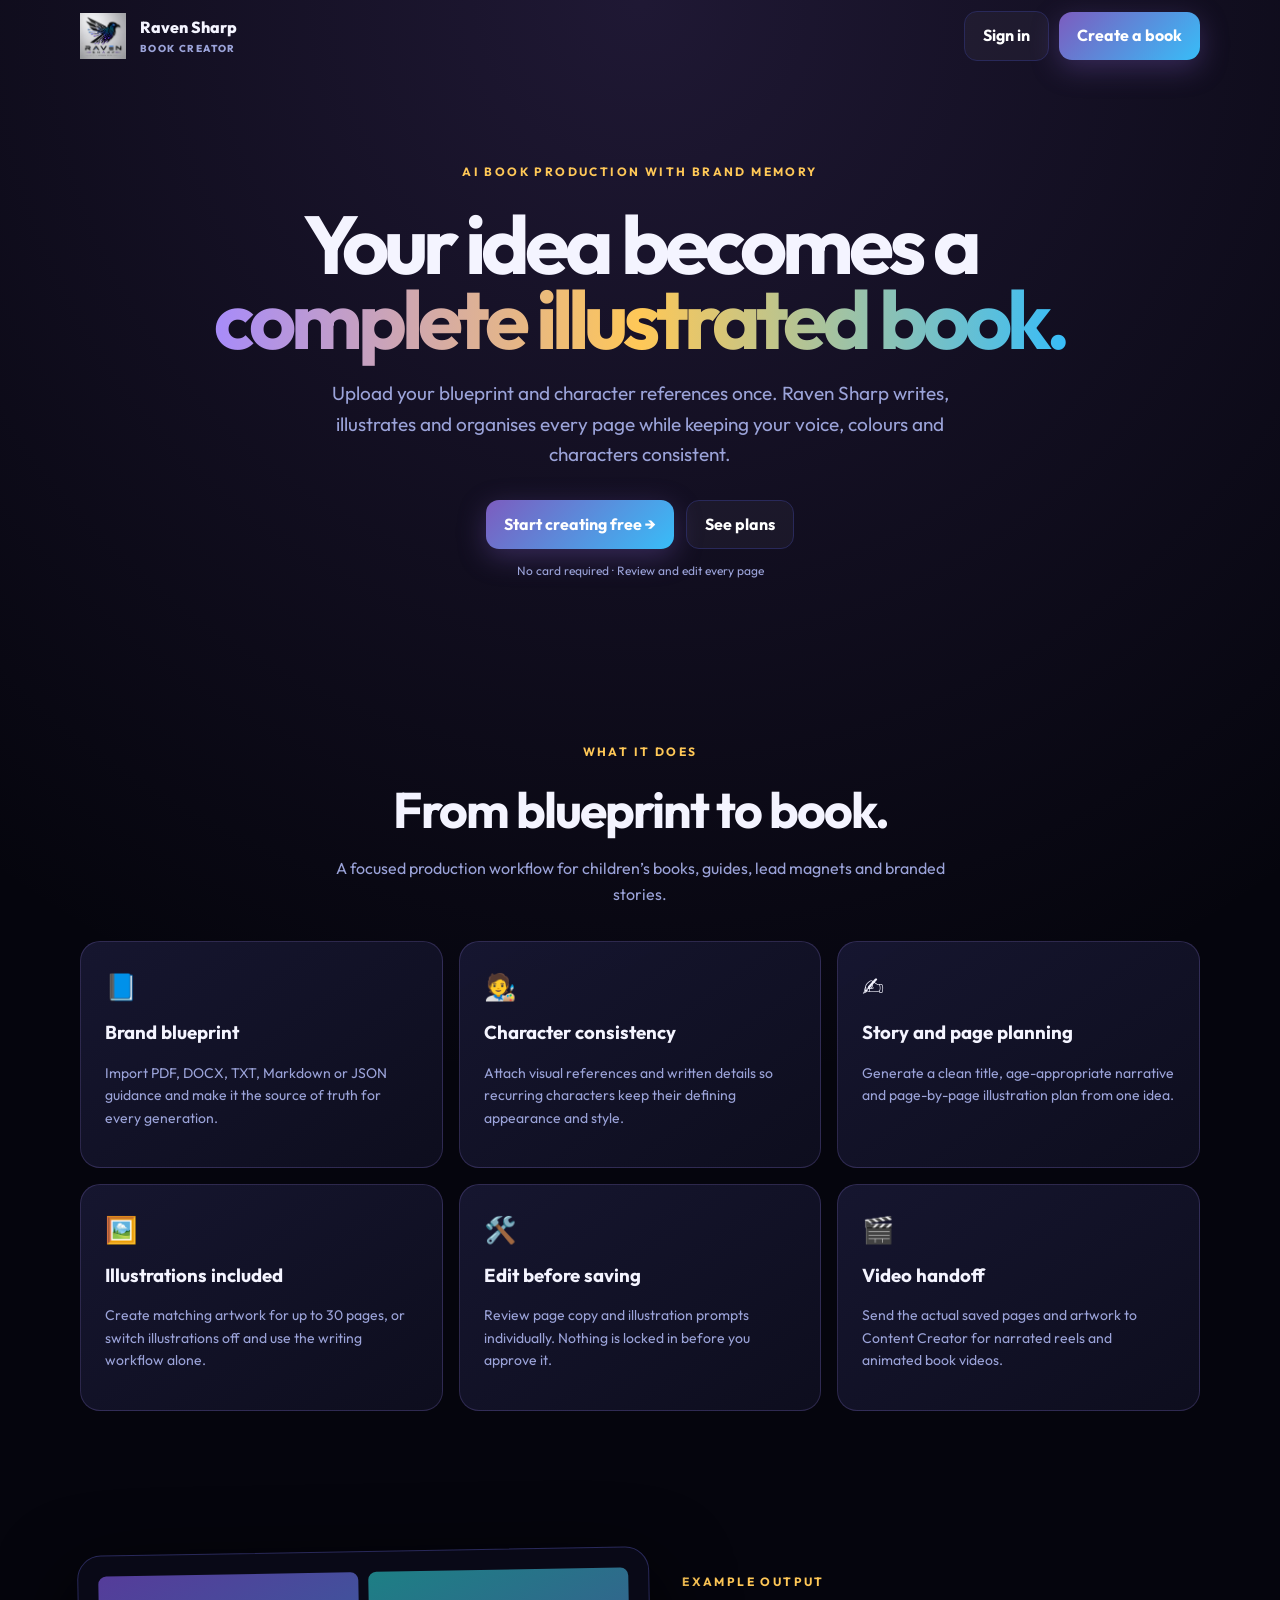
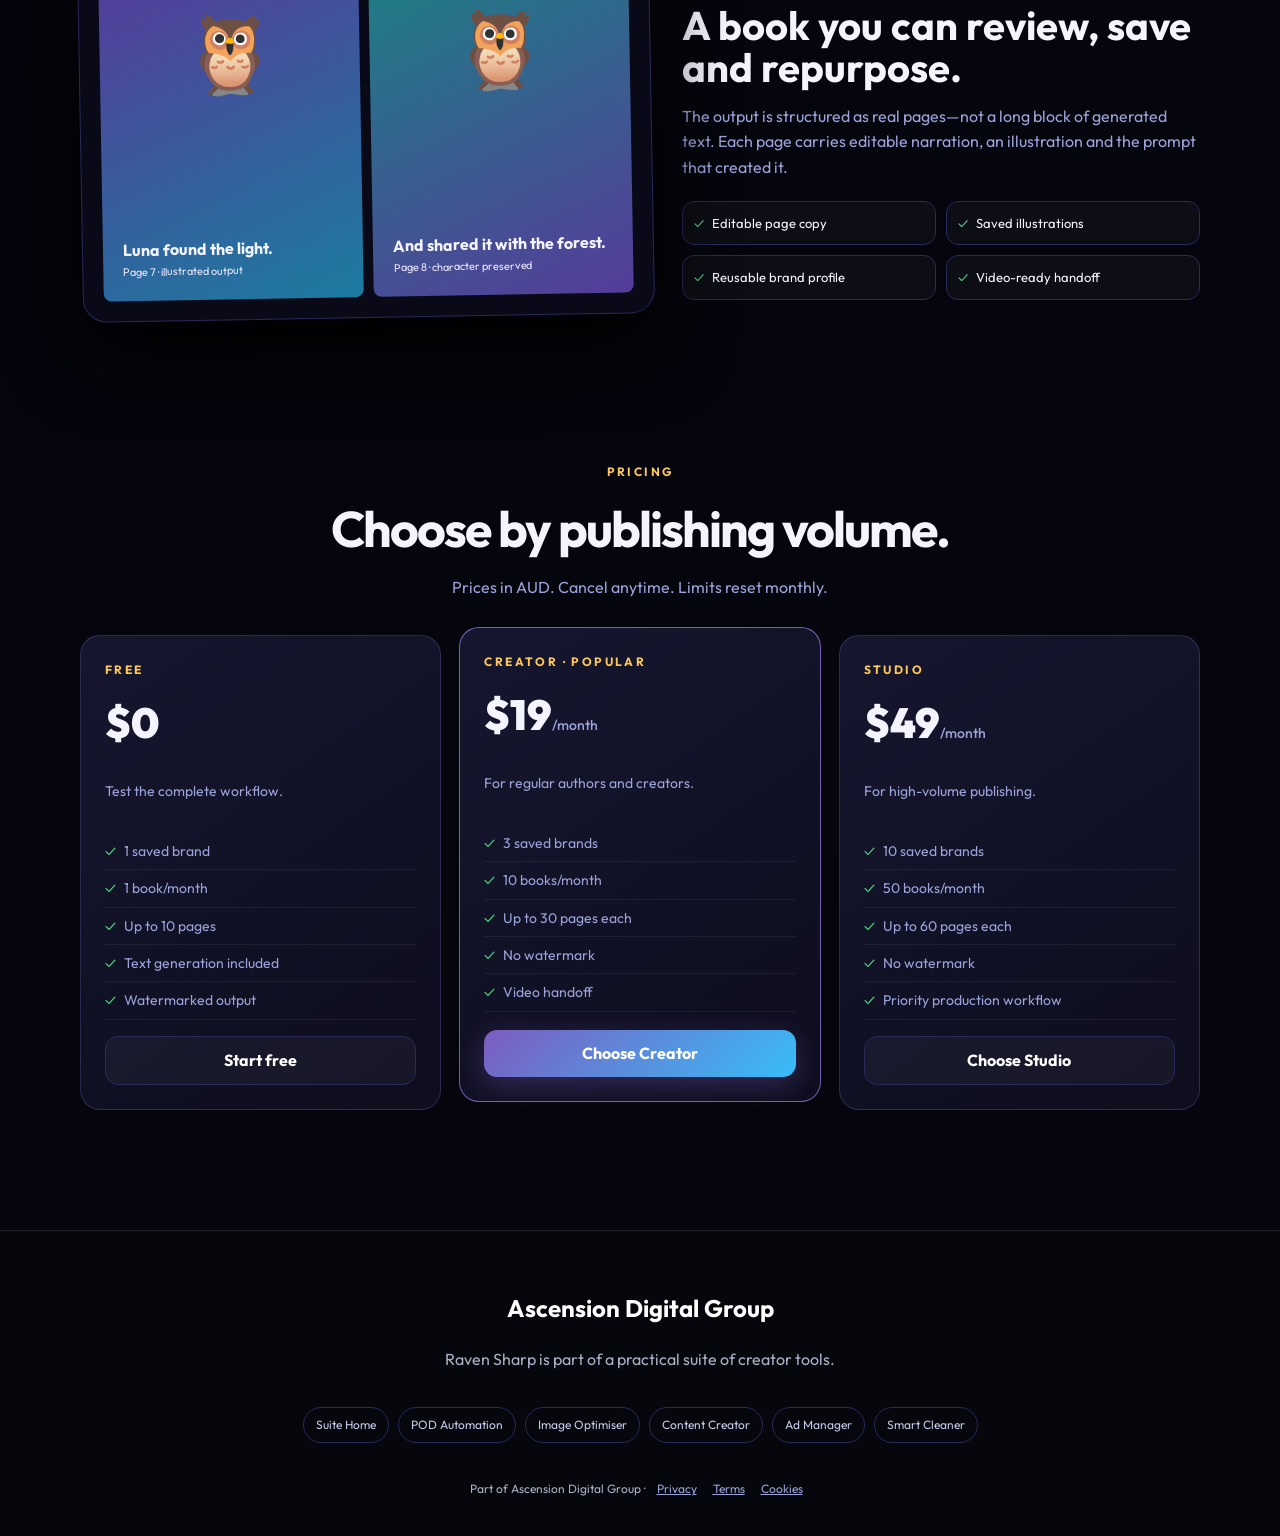
==== index.html @ b2f1368a "Improve SaaS landing and account experience" ====
<!doctype html><html lang="en"><head><meta charset="utf-8"><meta name="viewport" content="width=device-width,initial-scale=1"><meta name="description" content="Create original, brand-aligned illustrated books, preserve characters across every page, and hand finished projects to Raven Sharp Content Creator."><title>Book Creator | Raven Sharp</title><link href="https://fonts.googleapis.com/css2?family=Outfit:wght@400;500;600;700;800;900&display=swap" rel="stylesheet"><style>
:root{--bg:#05050d;--panel:#0e0e1f;--panel2:#171732;--line:#29295a;--text:#f4f4ff;--muted:#9ba3d9;--purple:#7c5cbf;--glow:#a78bfa;--blue:#38bdf8;--gold:#ffc857;--green:#4ade80}*{box-sizing:border-box}html{scroll-behavior:smooth}body{margin:0;background:radial-gradient(circle at 50% 0,rgba(124,92,191,.22),transparent 34%),var(--bg);color:var(--text);font:16px/1.6 Outfit,system-ui,sans-serif}.wrap{width:min(1120px,calc(100% - 32px));margin:auto}nav{height:72px;display:flex;align-items:center;gap:14px}nav img{width:46px;height:46px;object-fit:contain}.brand{font-weight:800}.brand small{display:block;color:var(--muted);font-size:10px;letter-spacing:.14em;text-transform:uppercase}.navlinks{margin-left:auto;display:flex;gap:10px;align-items:center}.btn{display:inline-flex;align-items:center;justify-content:center;border:1px solid var(--line);border-radius:13px;padding:11px 18px;color:#fff;text-decoration:none;font-weight:700;background:rgba(255,255,255,.04)}.btn.primary{border:0;background:linear-gradient(135deg,var(--purple),var(--blue));box-shadow:0 8px 28px rgba(124,92,191,.35)}.hero{text-align:center;padding:86px 0 76px}.eyebrow,.label{color:var(--gold);font-size:12px;letter-spacing:.2em;text-transform:uppercase;font-weight:700}.hero h1{font-size:clamp(46px,8vw,82px);line-height:.92;letter-spacing:-.06em;margin:22px auto;max-width:900px}.gradient{background:linear-gradient(90deg,var(--glow),var(--gold),var(--blue));background-clip:text;color:transparent}.lead{max-width:700px;margin:auto;color:var(--muted);font-size:19px}.actions{display:flex;justify-content:center;gap:12px;flex-wrap:wrap;margin-top:30px}.section{padding:70px 0}.heading{text-align:center;margin-bottom:34px}.heading h2{font-size:clamp(32px,5vw,50px);letter-spacing:-.04em;margin:6px 0}.heading p{color:var(--muted);max-width:650px;margin:auto}.grid{display:grid;grid-template-columns:repeat(3,1fr);gap:16px}.card{background:linear-gradient(145deg,rgba(23,23,50,.94),rgba(14,14,31,.96));border:1px solid rgba(167,139,250,.2);border-radius:20px;padding:24px}.icon{font-size:26px}.card h3{margin:10px 0 6px}.card p,.card li{color:var(--muted);font-size:14px}.preview{display:grid;grid-template-columns:1.05fr .95fr;gap:30px;align-items:center}.book{background:#090917;border:1px solid var(--line);padding:20px;border-radius:24px;display:grid;grid-template-columns:1fr 1fr;gap:10px;transform:rotate(-1deg);box-shadow:0 28px 80px #000}.page{aspect-ratio:4/5;border-radius:8px;padding:20px;display:flex;flex-direction:column;justify-content:flex-end;background:linear-gradient(155deg,#553c9a,#1c7ba0);position:relative;overflow:hidden}.page:before{content:'🦉';position:absolute;inset:18px 0 auto;text-align:center;font-size:76px}.page:nth-child(2){background:linear-gradient(155deg,#1d7f85,#553c9a)}.page b{font-size:16px}.page span{font-size:11px;color:#e9e6ff}.checks{display:grid;grid-template-columns:1fr 1fr;gap:10px;margin-top:20px}.check{border:1px solid var(--line);background:rgba(255,255,255,.03);padding:11px;border-radius:12px;font-size:13px}.check:before{content:'✓';color:var(--green);margin-right:8px}.plans{display:grid;grid-template-columns:repeat(3,1fr);gap:18px}.plan{display:flex;flex-direction:column}.plan.popular{border-color:rgba(167,139,250,.65);transform:translateY(-8px)}.price{font-size:42px;font-weight:900;margin:10px 0}.price small{font-size:14px;color:var(--muted);font-weight:500}.plan ul{padding-left:0;list-style:none;flex:1}.plan li{padding:7px 0;border-bottom:1px solid rgba(255,255,255,.06)}.plan li:before{content:'✓';color:var(--green);margin-right:8px}.adg{margin-top:50px;padding:38px 20px;background:#05070d;border-top:1px solid rgba(255,255,255,.1);text-align:center;color:#aab1c5}.adg h2{color:#fff}.suite{display:flex;flex-wrap:wrap;justify-content:center;gap:9px}.suite a{color:#c9c8e8;text-decoration:none;border:1px solid var(--line);border-radius:999px;padding:7px 12px;font-size:12px}.legal{margin-top:18px;font-size:12px}.legal a{color:var(--muted);margin:0 8px}@media(max-width:800px){.grid,.plans,.preview{grid-template-columns:1fr}.plan.popular{transform:none}.navlinks a:first-child{display:none}}@media(max-width:520px){.hero{padding-top:58px}.checks{grid-template-columns:1fr}.brand small{display:none}}
</style></head><body><header class="wrap"><nav><img src="/brands/ravenSharpLogo.png" alt="Raven Sharp"><div class="brand">Raven Sharp<small>Book Creator</small></div><div class="navlinks"><a class="btn" href="/studio-v2.html">Sign in</a><a class="btn primary" href="/studio-v2.html">Create a book</a></div></nav></header><main>
<section class="hero wrap"><span class="eyebrow">AI book production with brand memory</span><h1>Your idea becomes a <span class="gradient">complete illustrated book.</span></h1><p class="lead">Upload your blueprint and character references once. Raven Sharp writes, illustrates and organises every page while keeping your voice, colours and characters consistent.</p><div class="actions"><a class="btn primary" href="/studio-v2.html">Start creating free →</a><a class="btn" href="#pricing">See plans</a></div><p style="color:var(--muted);font-size:12px">No card required · Review and edit every page</p></section>
<section class="section wrap"><div class="heading"><span class="label">What it does</span><h2>From blueprint to book.</h2><p>A focused production workflow for children’s books, guides, lead magnets and branded stories.</p></div><div class="grid"><article class="card"><span class="icon">📘</span><h3>Brand blueprint</h3><p>Import PDF, DOCX, TXT, Markdown or JSON guidance and make it the source of truth for every generation.</p></article><article class="card"><span class="icon">🧑‍🎨</span><h3>Character consistency</h3><p>Attach visual references and written details so recurring characters keep their defining appearance and style.</p></article><article class="card"><span class="icon">✍️</span><h3>Story and page planning</h3><p>Generate a clean title, age-appropriate narrative and page-by-page illustration plan from one idea.</p></article><article class="card"><span class="icon">🖼️</span><h3>Illustrations included</h3><p>Create matching artwork for up to 30 pages, or switch illustrations off and use the writing workflow alone.</p></article><article class="card"><span class="icon">🛠️</span><h3>Edit before saving</h3><p>Review page copy and illustration prompts individually. Nothing is locked in before you approve it.</p></article><article class="card"><span class="icon">🎬</span><h3>Video handoff</h3><p>Send the actual saved pages and artwork to Content Creator for narrated reels and animated book videos.</p></article></div></section>
<section class="section wrap"><div class="preview"><div class="book"><div class="page"><b>Luna found the light.</b><span>Page 7 · illustrated output</span></div><div class="page"><b>And shared it with the forest.</b><span>Page 8 · character preserved</span></div></div><div><span class="label">Example output</span><h2 style="font-size:40px;line-height:1.05;margin:10px 0">A book you can review, save and repurpose.</h2><p style="color:var(--muted)">The output is structured as real pages—not a long block of generated text. Each page carries editable narration, an illustration and the prompt that created it.</p><div class="checks"><div class="check">Editable page copy</div><div class="check">Saved illustrations</div><div class="check">Reusable brand profile</div><div class="check">Video-ready handoff</div></div></div></div></section>
<section id="pricing" class="section wrap"><div class="heading"><span class="label">Pricing</span><h2>Choose by publishing volume.</h2><p>Prices in AUD. Cancel anytime. Limits reset monthly.</p></div><div class="plans"><article class="card plan"><span class="label">Free</span><div class="price">$0</div><p>Test the complete workflow.</p><ul><li>1 saved brand</li><li>1 book/month</li><li>Up to 10 pages</li><li>Text generation included</li><li>Watermarked output</li></ul><a class="btn" href="/studio-v2.html#register">Start free</a></article><article class="card plan popular"><span class="label">Creator · popular</span><div class="price">$19<small>/month</small></div><p>For regular authors and creators.</p><ul><li>3 saved brands</li><li>10 books/month</li><li>Up to 30 pages each</li><li>No watermark</li><li>Video handoff</li></ul><a class="btn primary" href="/studio-v2.html?tier=creator#register">Choose Creator</a></article><article class="card plan"><span class="label">Studio</span><div class="price">$49<small>/month</small></div><p>For high-volume publishing.</p><ul><li>10 saved brands</li><li>50 books/month</li><li>Up to 60 pages each</li><li>No watermark</li><li>Priority production workflow</li></ul><a class="btn" href="/studio-v2.html?tier=studio#register">Choose Studio</a></article></div></section>
</main><footer class="adg"><h2>Ascension Digital Group</h2><p>Raven Sharp is part of a practical suite of creator tools.</p><nav class="suite" aria-label="Raven Sharp tools"><a href="https://raven-sharp.com">Suite Home</a><a href="https://pod.raven-sharp.com">POD Automation</a><a href="https://opt.raven-sharp.com">Image Optimiser</a><a href="https://content.raven-sharp.com">Content Creator</a><a href="https://ads.raven-sharp.com">Ad Manager</a><a href="https://cleaner.raven-sharp.com">Smart Cleaner</a></nav><div class="legal">Part of Ascension Digital Group · <a href="/legal/privacy">Privacy</a><a href="/legal/terms">Terms</a><a href="/legal/cookies">Cookies</a></div></footer></body></html>
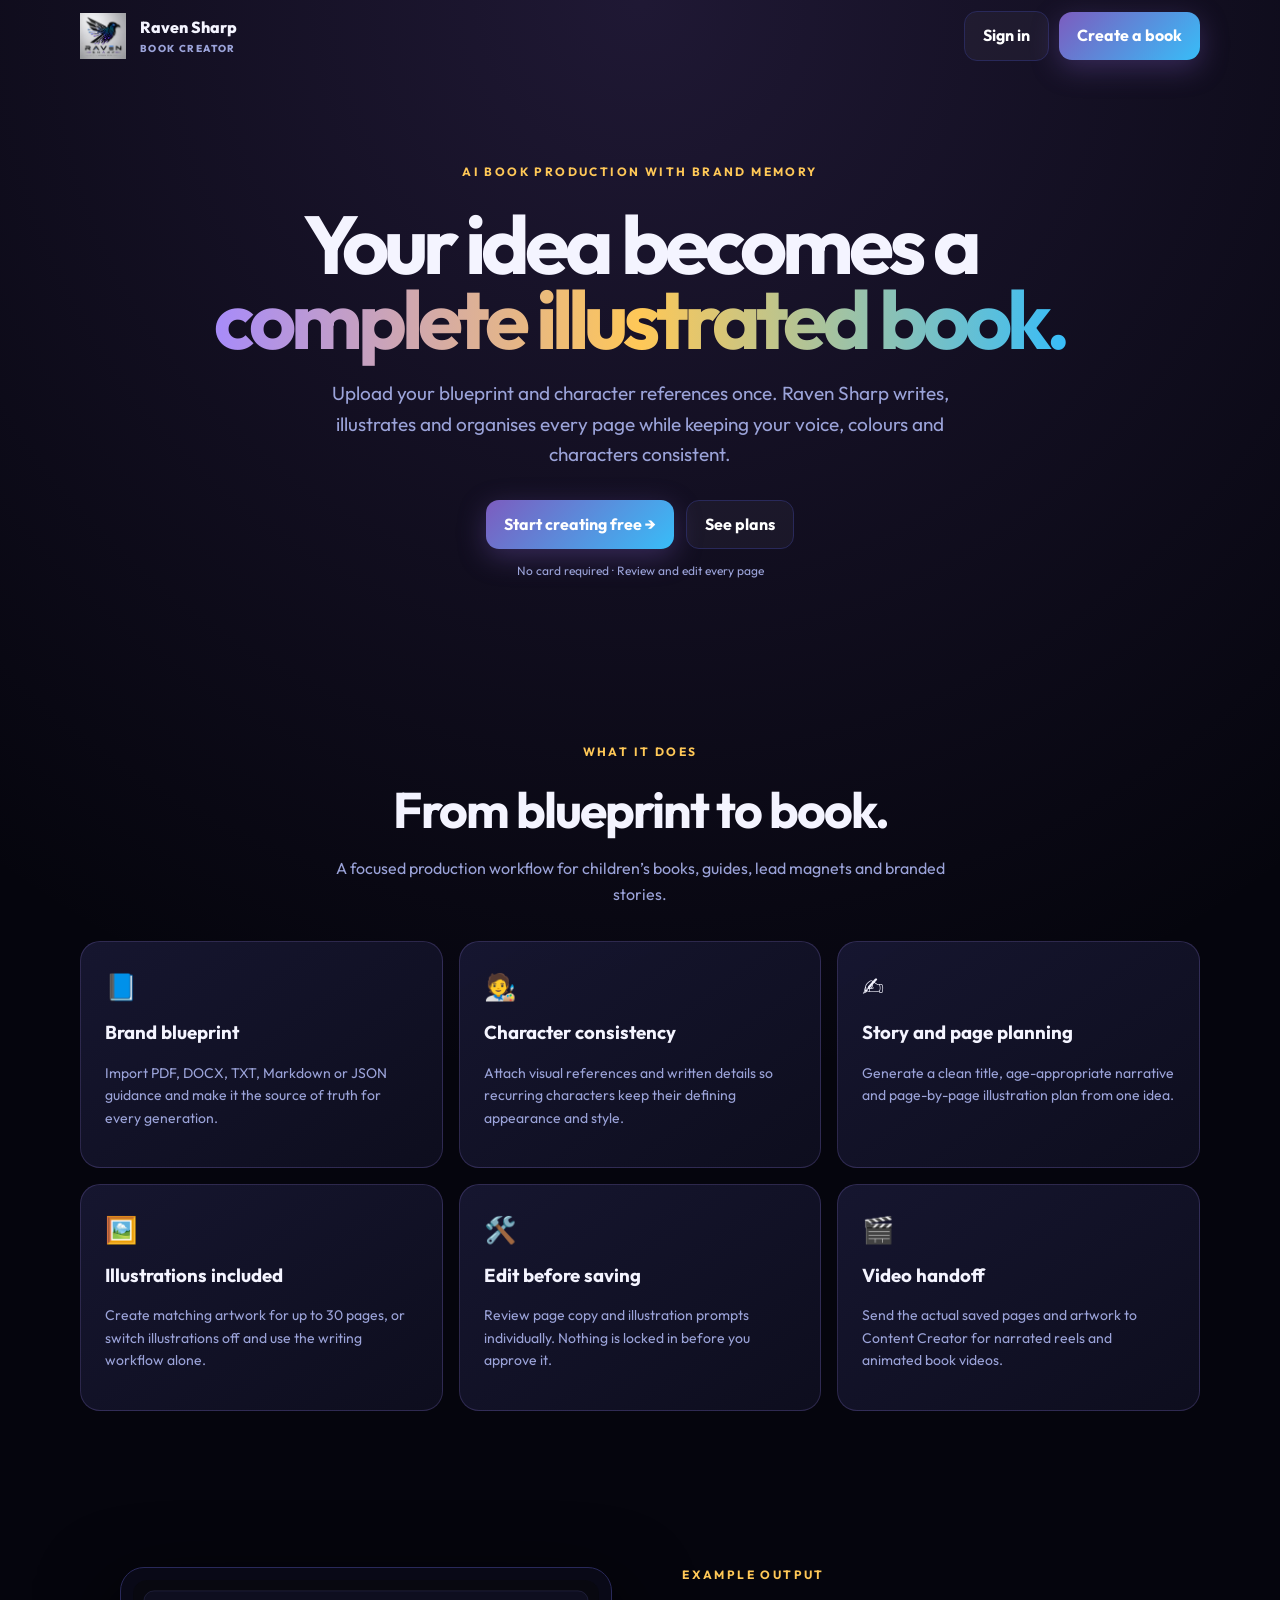
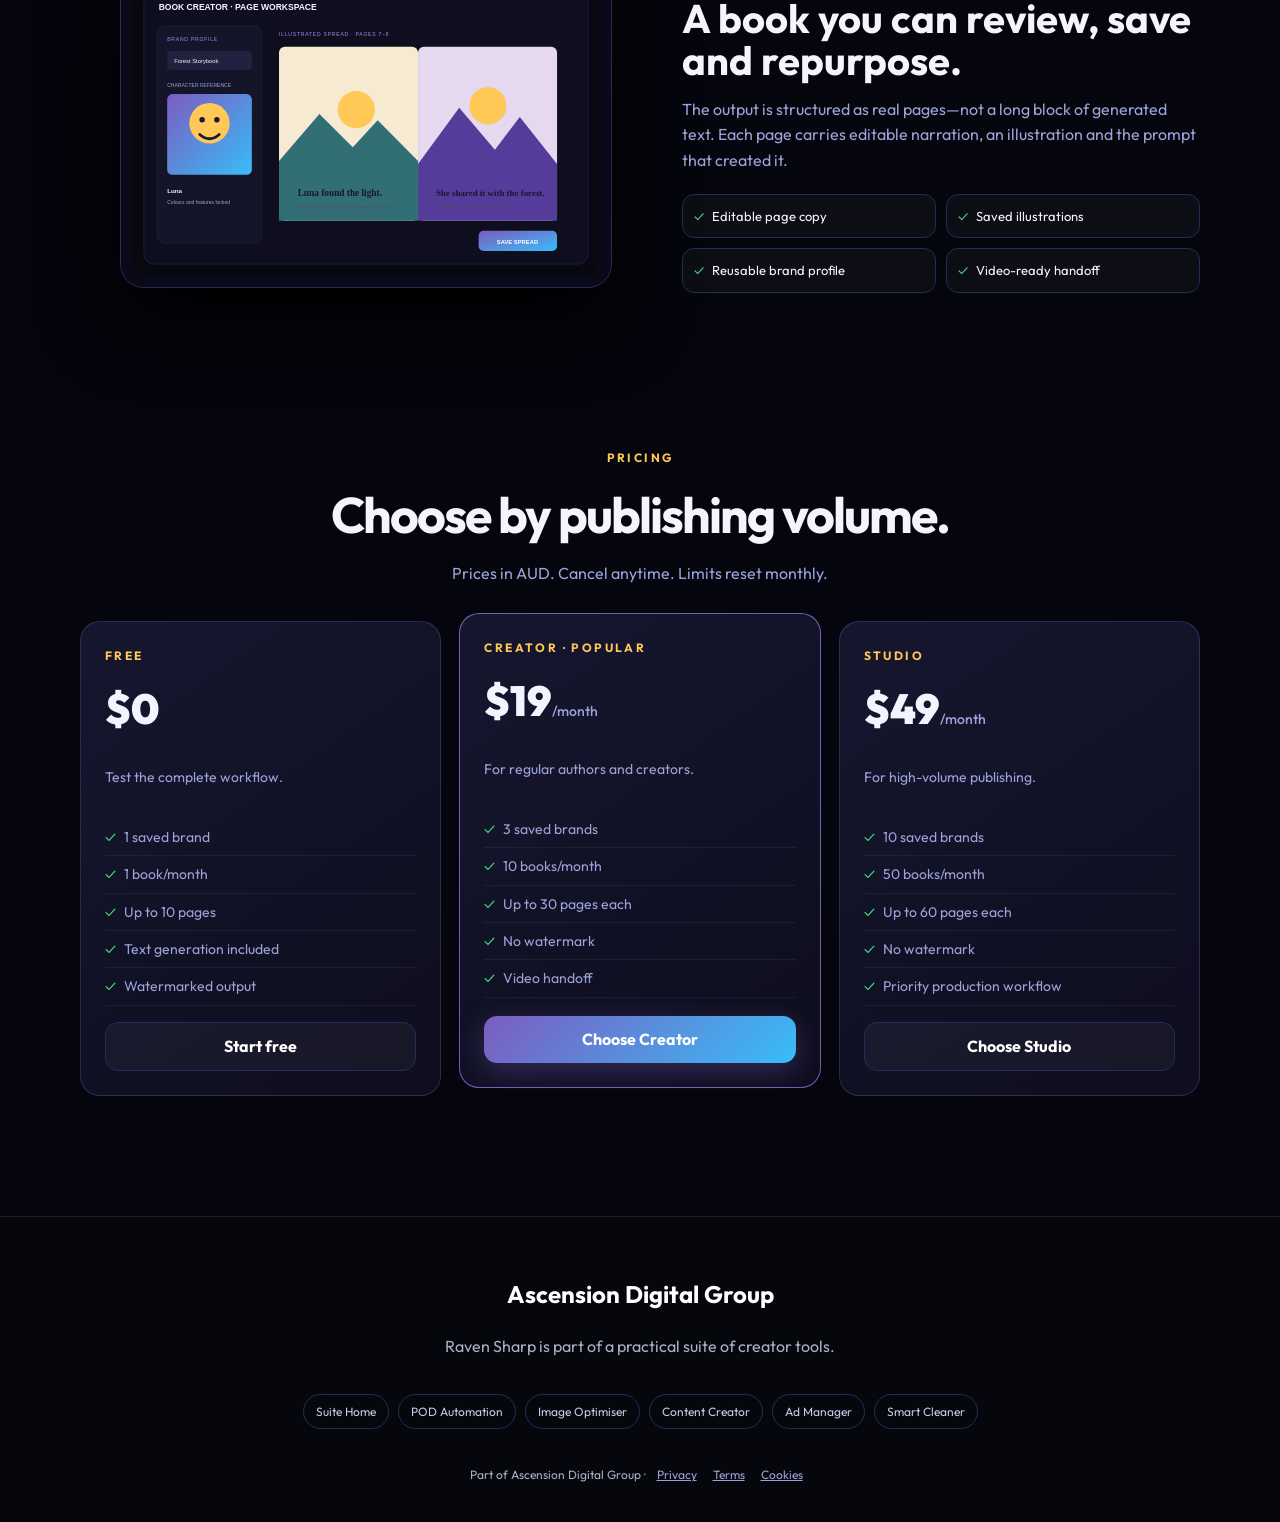
==== commit fee64e58: "feat: polish Book Creator public and account shells" ====
--- a/index.html
+++ b/index.html
@@ -3,6 +3,6 @@
 </style></head><body><header class="wrap"><nav><img src="/brands/ravenSharpLogo.png" alt="Raven Sharp"><div class="brand">Raven Sharp<small>Book Creator</small></div><div class="navlinks"><a class="btn" href="/studio-v2.html">Sign in</a><a class="btn primary" href="/studio-v2.html">Create a book</a></div></nav></header><main>
 <section class="hero wrap"><span class="eyebrow">AI book production with brand memory</span><h1>Your idea becomes a <span class="gradient">complete illustrated book.</span></h1><p class="lead">Upload your blueprint and character references once. Raven Sharp writes, illustrates and organises every page while keeping your voice, colours and characters consistent.</p><div class="actions"><a class="btn primary" href="/studio-v2.html">Start creating free →</a><a class="btn" href="#pricing">See plans</a></div><p style="color:var(--muted);font-size:12px">No card required · Review and edit every page</p></section>
 <section class="section wrap"><div class="heading"><span class="label">What it does</span><h2>From blueprint to book.</h2><p>A focused production workflow for children’s books, guides, lead magnets and branded stories.</p></div><div class="grid"><article class="card"><span class="icon">📘</span><h3>Brand blueprint</h3><p>Import PDF, DOCX, TXT, Markdown or JSON guidance and make it the source of truth for every generation.</p></article><article class="card"><span class="icon">🧑‍🎨</span><h3>Character consistency</h3><p>Attach visual references and written details so recurring characters keep their defining appearance and style.</p></article><article class="card"><span class="icon">✍️</span><h3>Story and page planning</h3><p>Generate a clean title, age-appropriate narrative and page-by-page illustration plan from one idea.</p></article><article class="card"><span class="icon">🖼️</span><h3>Illustrations included</h3><p>Create matching artwork for up to 30 pages, or switch illustrations off and use the writing workflow alone.</p></article><article class="card"><span class="icon">🛠️</span><h3>Edit before saving</h3><p>Review page copy and illustration prompts individually. Nothing is locked in before you approve it.</p></article><article class="card"><span class="icon">🎬</span><h3>Video handoff</h3><p>Send the actual saved pages and artwork to Content Creator for narrated reels and animated book videos.</p></article></div></section>
-<section class="section wrap"><div class="preview"><div class="book"><div class="page"><b>Luna found the light.</b><span>Page 7 · illustrated output</span></div><div class="page"><b>And shared it with the forest.</b><span>Page 8 · character preserved</span></div></div><div><span class="label">Example output</span><h2 style="font-size:40px;line-height:1.05;margin:10px 0">A book you can review, save and repurpose.</h2><p style="color:var(--muted)">The output is structured as real pages—not a long block of generated text. Each page carries editable narration, an illustration and the prompt that created it.</p><div class="checks"><div class="check">Editable page copy</div><div class="check">Saved illustrations</div><div class="check">Reusable brand profile</div><div class="check">Video-ready handoff</div></div></div></div></section>
+<section class="section wrap"><div class="preview"><figure class="book" style="display:block;transform:none;padding:12px"><img src="/product-preview.svg" alt="Book Creator workspace with a brand profile, character reference and editable illustrated page spread" style="display:block;width:100%;height:auto;border-radius:14px"><figcaption style="position:absolute;left:-9999px">Illustrative example of the Book Creator review workflow.</figcaption></figure><div><span class="label">Example output</span><h2 style="font-size:40px;line-height:1.05;margin:10px 0">A book you can review, save and repurpose.</h2><p style="color:var(--muted)">The output is structured as real pages—not a long block of generated text. Each page carries editable narration, an illustration and the prompt that created it.</p><div class="checks"><div class="check">Editable page copy</div><div class="check">Saved illustrations</div><div class="check">Reusable brand profile</div><div class="check">Video-ready handoff</div></div></div></div></section>
 <section id="pricing" class="section wrap"><div class="heading"><span class="label">Pricing</span><h2>Choose by publishing volume.</h2><p>Prices in AUD. Cancel anytime. Limits reset monthly.</p></div><div class="plans"><article class="card plan"><span class="label">Free</span><div class="price">$0</div><p>Test the complete workflow.</p><ul><li>1 saved brand</li><li>1 book/month</li><li>Up to 10 pages</li><li>Text generation included</li><li>Watermarked output</li></ul><a class="btn" href="/studio-v2.html#register">Start free</a></article><article class="card plan popular"><span class="label">Creator · popular</span><div class="price">$19<small>/month</small></div><p>For regular authors and creators.</p><ul><li>3 saved brands</li><li>10 books/month</li><li>Up to 30 pages each</li><li>No watermark</li><li>Video handoff</li></ul><a class="btn primary" href="/studio-v2.html?tier=creator#register">Choose Creator</a></article><article class="card plan"><span class="label">Studio</span><div class="price">$49<small>/month</small></div><p>For high-volume publishing.</p><ul><li>10 saved brands</li><li>50 books/month</li><li>Up to 60 pages each</li><li>No watermark</li><li>Priority production workflow</li></ul><a class="btn" href="/studio-v2.html?tier=studio#register">Choose Studio</a></article></div></section>
 </main><footer class="adg"><h2>Ascension Digital Group</h2><p>Raven Sharp is part of a practical suite of creator tools.</p><nav class="suite" aria-label="Raven Sharp tools"><a href="https://raven-sharp.com">Suite Home</a><a href="https://pod.raven-sharp.com">POD Automation</a><a href="https://opt.raven-sharp.com">Image Optimiser</a><a href="https://content.raven-sharp.com">Content Creator</a><a href="https://ads.raven-sharp.com">Ad Manager</a><a href="https://cleaner.raven-sharp.com">Smart Cleaner</a></nav><div class="legal">Part of Ascension Digital Group · <a href="/legal/privacy">Privacy</a><a href="/legal/terms">Terms</a><a href="/legal/cookies">Cookies</a></div></footer></body></html>
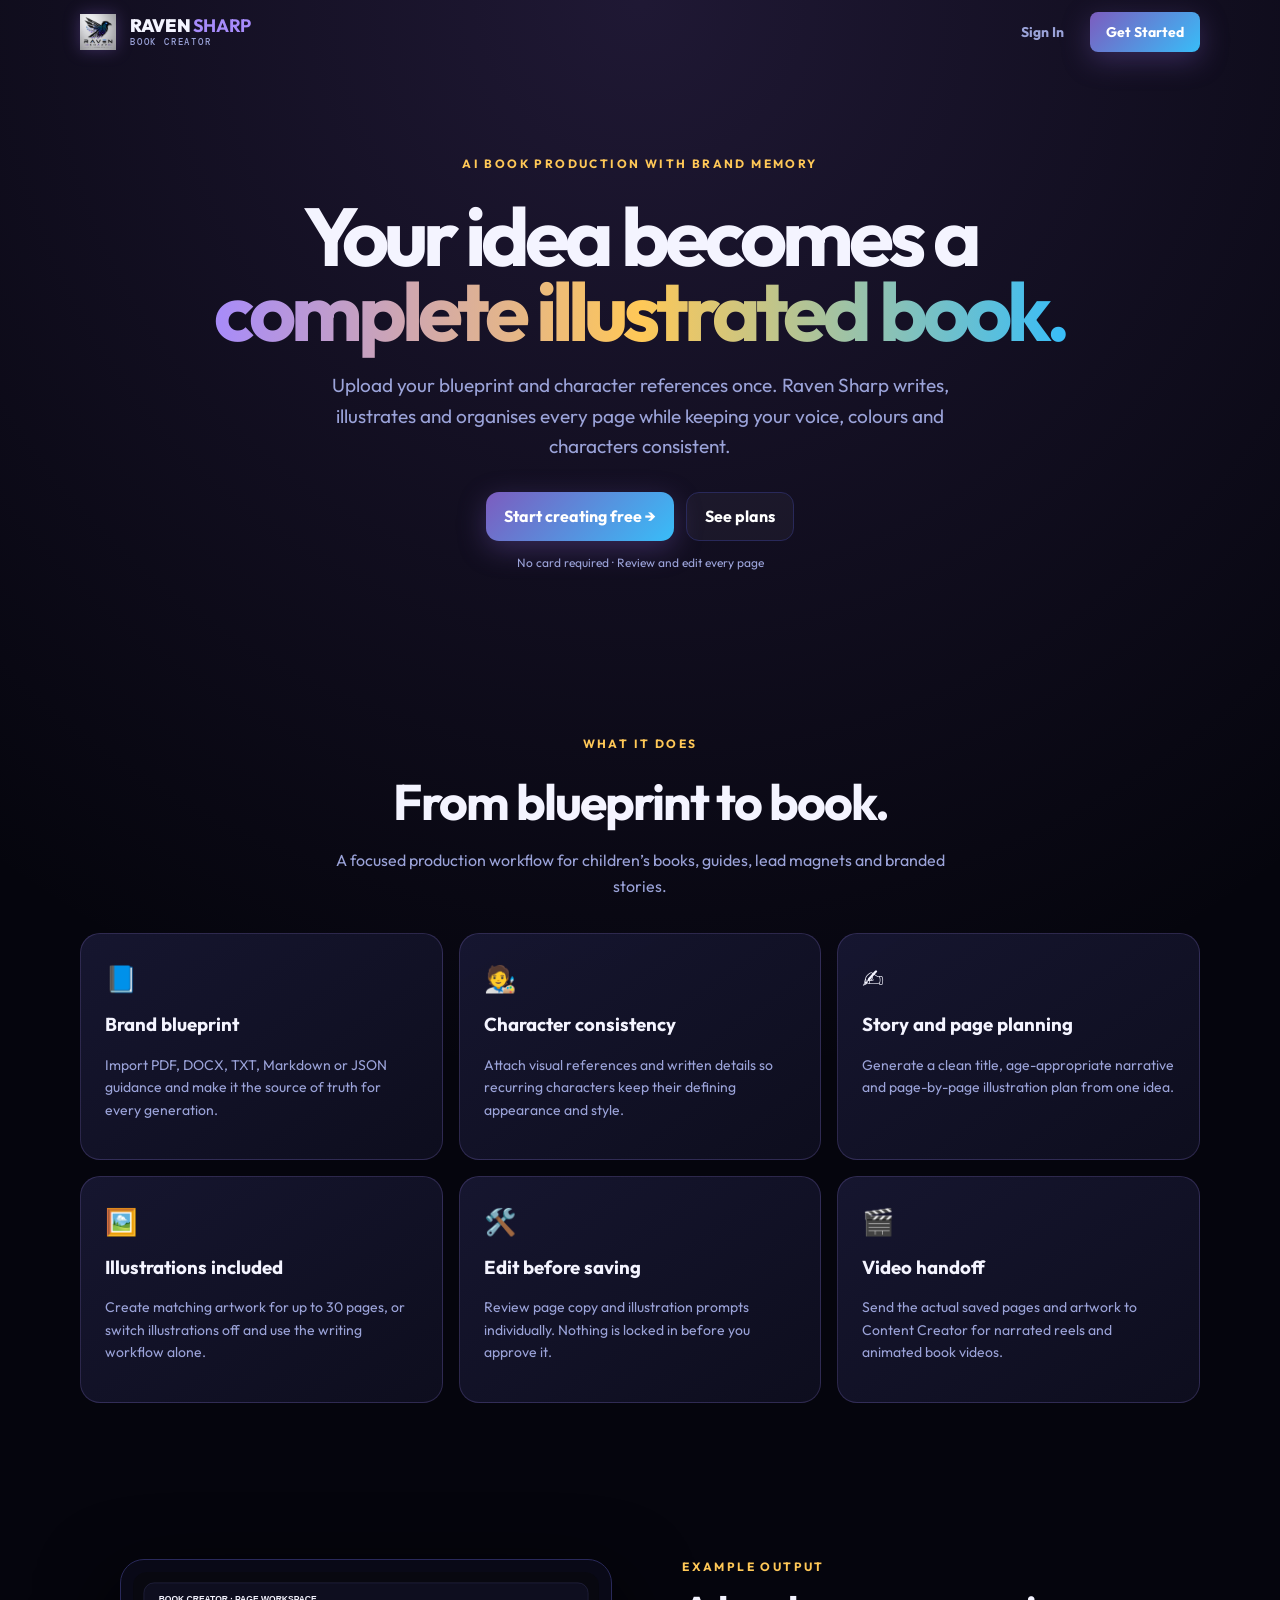
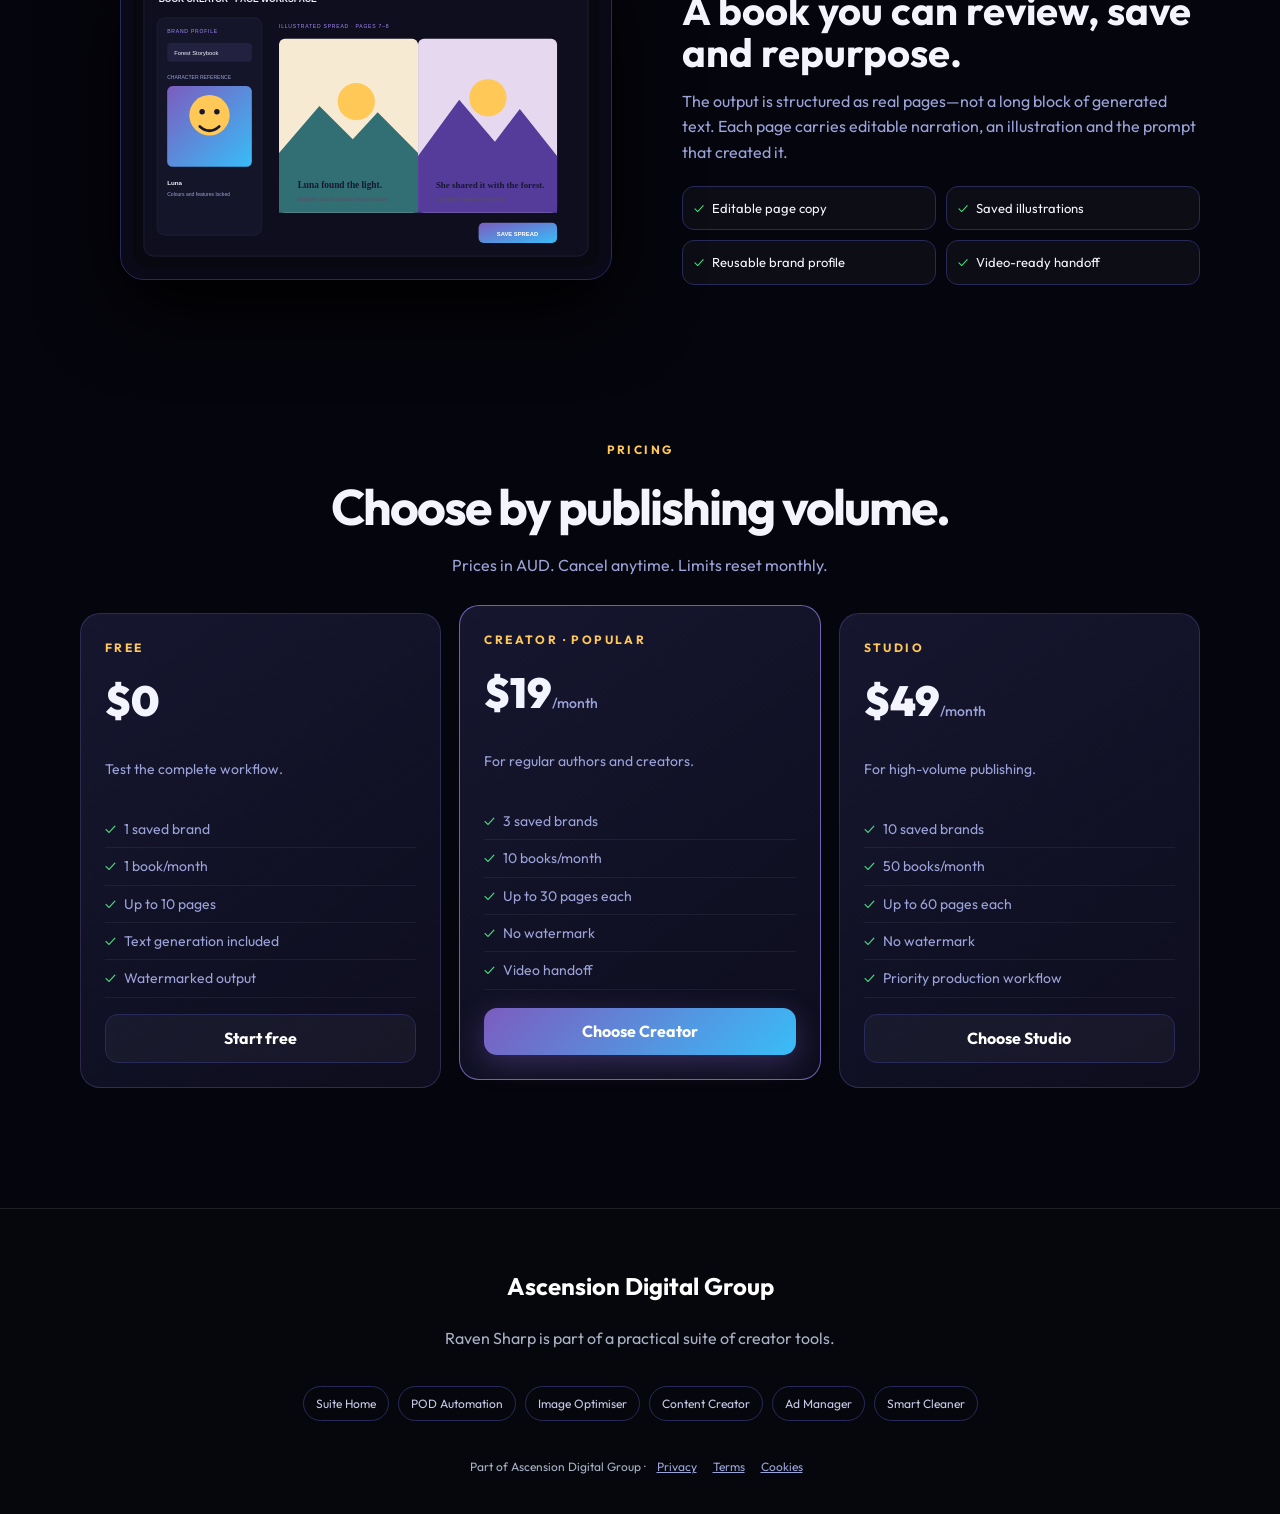
==== commit 1af5dadc: "fix: match canonical POD brand shell" ====
--- a/index.html
+++ b/index.html
@@ -1,6 +1,7 @@
-<!doctype html><html lang="en"><head><meta charset="utf-8"><meta name="viewport" content="width=device-width,initial-scale=1"><meta name="description" content="Create original, brand-aligned illustrated books, preserve characters across every page, and hand finished projects to Raven Sharp Content Creator."><title>Book Creator | Raven Sharp</title><link href="https://fonts.googleapis.com/css2?family=Outfit:wght@400;500;600;700;800;900&display=swap" rel="stylesheet"><style>
+<!doctype html><html lang="en"><head><meta charset="utf-8"><meta name="viewport" content="width=device-width,initial-scale=1"><meta name="description" content="Create original, brand-aligned illustrated books, preserve characters across every page, and hand finished projects to Raven Sharp Content Creator."><title>Book Creator | Raven Sharp</title><link href="https://fonts.googleapis.com/css2?family=Outfit:wght@400;500;600;700;800;900&family=DM+Mono:wght@400;500&display=swap" rel="stylesheet"><link href="https://api.fontshare.com/v2/css?f[]=cabinet-grotesk@400,500,700,800,900&display=swap" rel="stylesheet"><style>
 :root{--bg:#05050d;--panel:#0e0e1f;--panel2:#171732;--line:#29295a;--text:#f4f4ff;--muted:#9ba3d9;--purple:#7c5cbf;--glow:#a78bfa;--blue:#38bdf8;--gold:#ffc857;--green:#4ade80}*{box-sizing:border-box}html{scroll-behavior:smooth}body{margin:0;background:radial-gradient(circle at 50% 0,rgba(124,92,191,.22),transparent 34%),var(--bg);color:var(--text);font:16px/1.6 Outfit,system-ui,sans-serif}.wrap{width:min(1120px,calc(100% - 32px));margin:auto}nav{height:72px;display:flex;align-items:center;gap:14px}nav img{width:46px;height:46px;object-fit:contain}.brand{font-weight:800}.brand small{display:block;color:var(--muted);font-size:10px;letter-spacing:.14em;text-transform:uppercase}.navlinks{margin-left:auto;display:flex;gap:10px;align-items:center}.btn{display:inline-flex;align-items:center;justify-content:center;border:1px solid var(--line);border-radius:13px;padding:11px 18px;color:#fff;text-decoration:none;font-weight:700;background:rgba(255,255,255,.04)}.btn.primary{border:0;background:linear-gradient(135deg,var(--purple),var(--blue));box-shadow:0 8px 28px rgba(124,92,191,.35)}.hero{text-align:center;padding:86px 0 76px}.eyebrow,.label{color:var(--gold);font-size:12px;letter-spacing:.2em;text-transform:uppercase;font-weight:700}.hero h1{font-size:clamp(46px,8vw,82px);line-height:.92;letter-spacing:-.06em;margin:22px auto;max-width:900px}.gradient{background:linear-gradient(90deg,var(--glow),var(--gold),var(--blue));background-clip:text;color:transparent}.lead{max-width:700px;margin:auto;color:var(--muted);font-size:19px}.actions{display:flex;justify-content:center;gap:12px;flex-wrap:wrap;margin-top:30px}.section{padding:70px 0}.heading{text-align:center;margin-bottom:34px}.heading h2{font-size:clamp(32px,5vw,50px);letter-spacing:-.04em;margin:6px 0}.heading p{color:var(--muted);max-width:650px;margin:auto}.grid{display:grid;grid-template-columns:repeat(3,1fr);gap:16px}.card{background:linear-gradient(145deg,rgba(23,23,50,.94),rgba(14,14,31,.96));border:1px solid rgba(167,139,250,.2);border-radius:20px;padding:24px}.icon{font-size:26px}.card h3{margin:10px 0 6px}.card p,.card li{color:var(--muted);font-size:14px}.preview{display:grid;grid-template-columns:1.05fr .95fr;gap:30px;align-items:center}.book{background:#090917;border:1px solid var(--line);padding:20px;border-radius:24px;display:grid;grid-template-columns:1fr 1fr;gap:10px;transform:rotate(-1deg);box-shadow:0 28px 80px #000}.page{aspect-ratio:4/5;border-radius:8px;padding:20px;display:flex;flex-direction:column;justify-content:flex-end;background:linear-gradient(155deg,#553c9a,#1c7ba0);position:relative;overflow:hidden}.page:before{content:'🦉';position:absolute;inset:18px 0 auto;text-align:center;font-size:76px}.page:nth-child(2){background:linear-gradient(155deg,#1d7f85,#553c9a)}.page b{font-size:16px}.page span{font-size:11px;color:#e9e6ff}.checks{display:grid;grid-template-columns:1fr 1fr;gap:10px;margin-top:20px}.check{border:1px solid var(--line);background:rgba(255,255,255,.03);padding:11px;border-radius:12px;font-size:13px}.check:before{content:'✓';color:var(--green);margin-right:8px}.plans{display:grid;grid-template-columns:repeat(3,1fr);gap:18px}.plan{display:flex;flex-direction:column}.plan.popular{border-color:rgba(167,139,250,.65);transform:translateY(-8px)}.price{font-size:42px;font-weight:900;margin:10px 0}.price small{font-size:14px;color:var(--muted);font-weight:500}.plan ul{padding-left:0;list-style:none;flex:1}.plan li{padding:7px 0;border-bottom:1px solid rgba(255,255,255,.06)}.plan li:before{content:'✓';color:var(--green);margin-right:8px}.adg{margin-top:50px;padding:38px 20px;background:#05070d;border-top:1px solid rgba(255,255,255,.1);text-align:center;color:#aab1c5}.adg h2{color:#fff}.suite{display:flex;flex-wrap:wrap;justify-content:center;gap:9px}.suite a{color:#c9c8e8;text-decoration:none;border:1px solid var(--line);border-radius:999px;padding:7px 12px;font-size:12px}.legal{margin-top:18px;font-size:12px}.legal a{color:var(--muted);margin:0 8px}@media(max-width:800px){.grid,.plans,.preview{grid-template-columns:1fr}.plan.popular{transform:none}.navlinks a:first-child{display:none}}@media(max-width:520px){.hero{padding-top:58px}.checks{grid-template-columns:1fr}.brand small{display:none}}
-</style></head><body><header class="wrap"><nav><img src="/brands/ravenSharpLogo.png" alt="Raven Sharp"><div class="brand">Raven Sharp<small>Book Creator</small></div><div class="navlinks"><a class="btn" href="/studio-v2.html">Sign in</a><a class="btn primary" href="/studio-v2.html">Create a book</a></div></nav></header><main>
+.rs-top{height:64px}.rs-top img{width:36px;height:36px;filter:drop-shadow(0 0 8px rgba(124,92,191,.4))}.rs-brand{font-family:'Cabinet Grotesk','Outfit',sans-serif;font-size:18px;font-weight:900;letter-spacing:-.02em;line-height:1}.rs-brand strong{color:var(--glow)}.rs-brand small{margin-top:3px;font:500 9px/1 'DM Mono',monospace;letter-spacing:.2em;color:var(--muted)}h1,h2,h3,h4{font-family:'Cabinet Grotesk','Outfit',sans-serif}.rs-top .btn{border-radius:8px;padding:9px 16px;font-size:14px}.rs-top .btn:first-child{border:0;background:transparent;color:var(--muted)}
+</style></head><body><header class="wrap"><nav class="rs-top"><img src="/brands/ravenSharpLogo.png" alt="Raven Sharp"><div class="brand rs-brand">RAVEN <strong>SHARP</strong><small>Book Creator</small></div><div class="navlinks"><a class="btn" href="/studio-v2.html">Sign In</a><a class="btn primary" href="/studio-v2.html">Get Started</a></div></nav></header><main>
 <section class="hero wrap"><span class="eyebrow">AI book production with brand memory</span><h1>Your idea becomes a <span class="gradient">complete illustrated book.</span></h1><p class="lead">Upload your blueprint and character references once. Raven Sharp writes, illustrates and organises every page while keeping your voice, colours and characters consistent.</p><div class="actions"><a class="btn primary" href="/studio-v2.html">Start creating free →</a><a class="btn" href="#pricing">See plans</a></div><p style="color:var(--muted);font-size:12px">No card required · Review and edit every page</p></section>
 <section class="section wrap"><div class="heading"><span class="label">What it does</span><h2>From blueprint to book.</h2><p>A focused production workflow for children’s books, guides, lead magnets and branded stories.</p></div><div class="grid"><article class="card"><span class="icon">📘</span><h3>Brand blueprint</h3><p>Import PDF, DOCX, TXT, Markdown or JSON guidance and make it the source of truth for every generation.</p></article><article class="card"><span class="icon">🧑‍🎨</span><h3>Character consistency</h3><p>Attach visual references and written details so recurring characters keep their defining appearance and style.</p></article><article class="card"><span class="icon">✍️</span><h3>Story and page planning</h3><p>Generate a clean title, age-appropriate narrative and page-by-page illustration plan from one idea.</p></article><article class="card"><span class="icon">🖼️</span><h3>Illustrations included</h3><p>Create matching artwork for up to 30 pages, or switch illustrations off and use the writing workflow alone.</p></article><article class="card"><span class="icon">🛠️</span><h3>Edit before saving</h3><p>Review page copy and illustration prompts individually. Nothing is locked in before you approve it.</p></article><article class="card"><span class="icon">🎬</span><h3>Video handoff</h3><p>Send the actual saved pages and artwork to Content Creator for narrated reels and animated book videos.</p></article></div></section>
 <section class="section wrap"><div class="preview"><figure class="book" style="display:block;transform:none;padding:12px"><img src="/product-preview.svg" alt="Book Creator workspace with a brand profile, character reference and editable illustrated page spread" style="display:block;width:100%;height:auto;border-radius:14px"><figcaption style="position:absolute;left:-9999px">Illustrative example of the Book Creator review workflow.</figcaption></figure><div><span class="label">Example output</span><h2 style="font-size:40px;line-height:1.05;margin:10px 0">A book you can review, save and repurpose.</h2><p style="color:var(--muted)">The output is structured as real pages—not a long block of generated text. Each page carries editable narration, an illustration and the prompt that created it.</p><div class="checks"><div class="check">Editable page copy</div><div class="check">Saved illustrations</div><div class="check">Reusable brand profile</div><div class="check">Video-ready handoff</div></div></div></div></section>
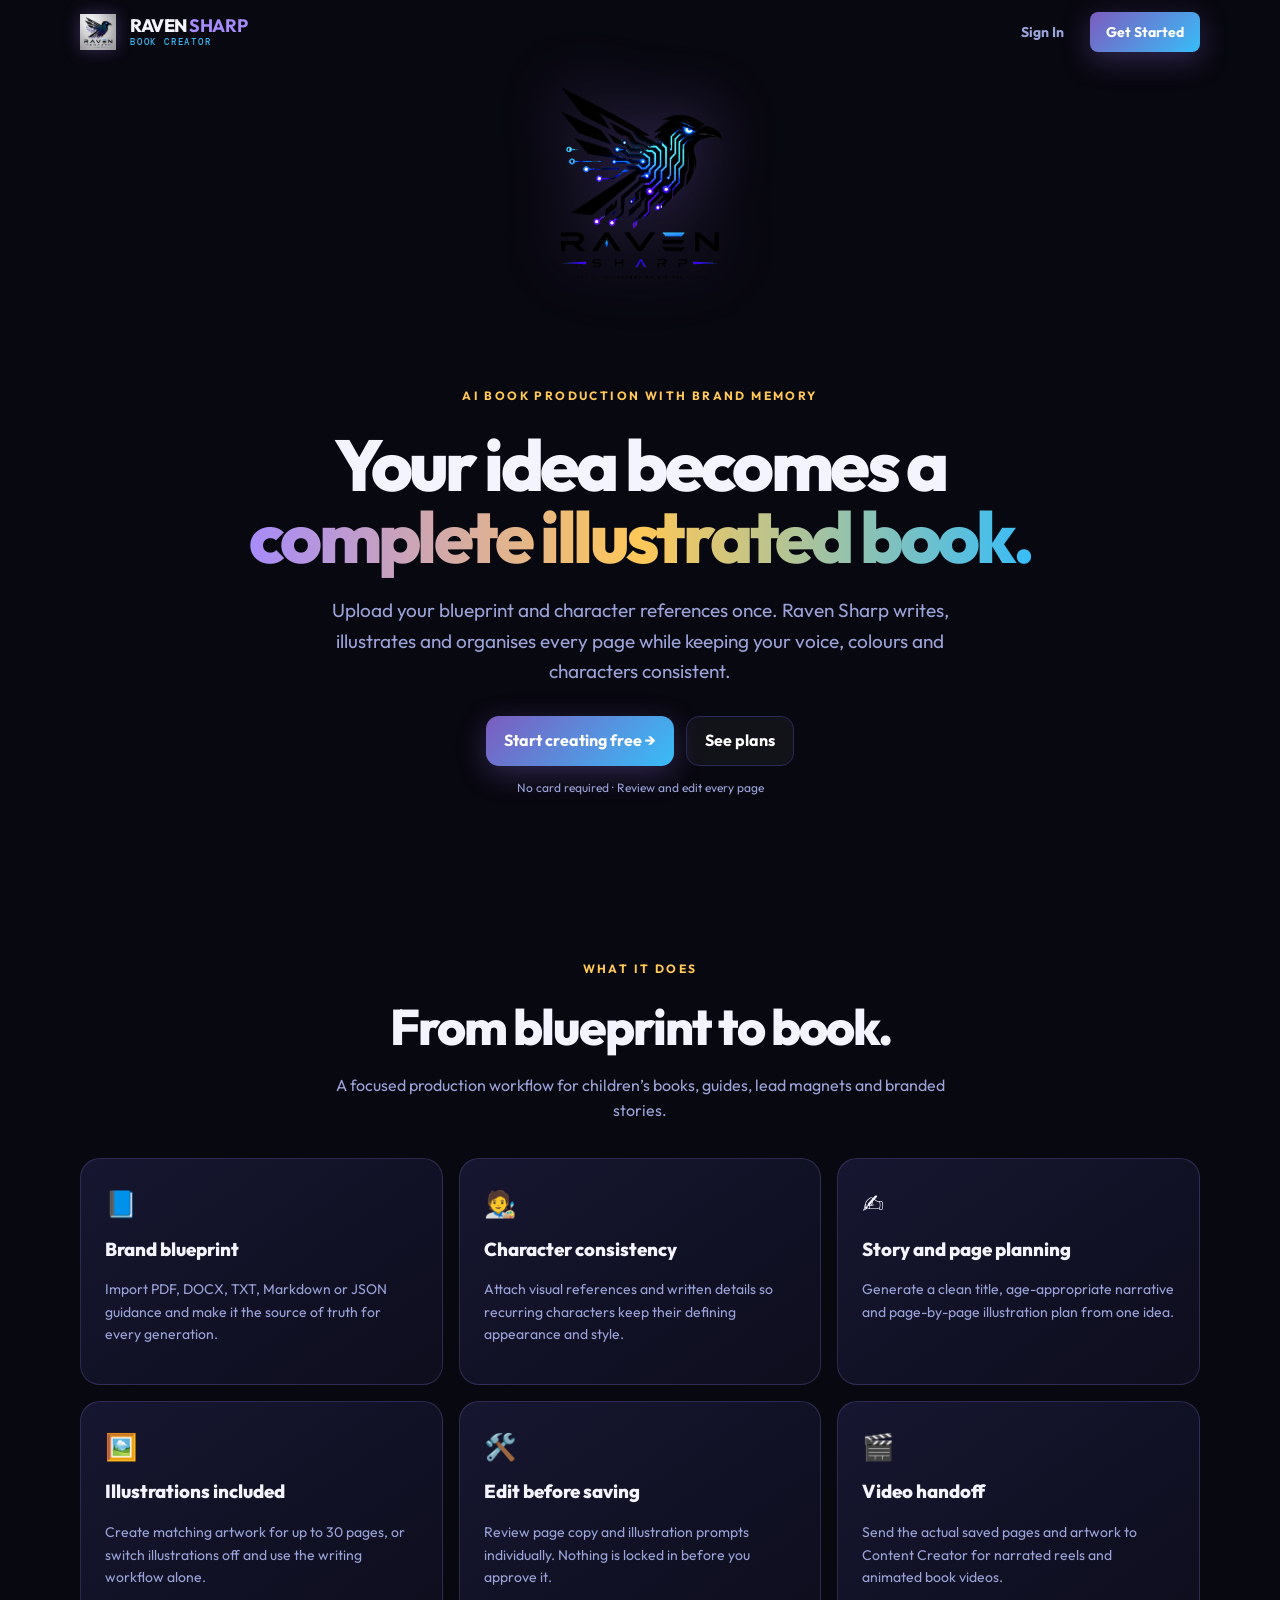
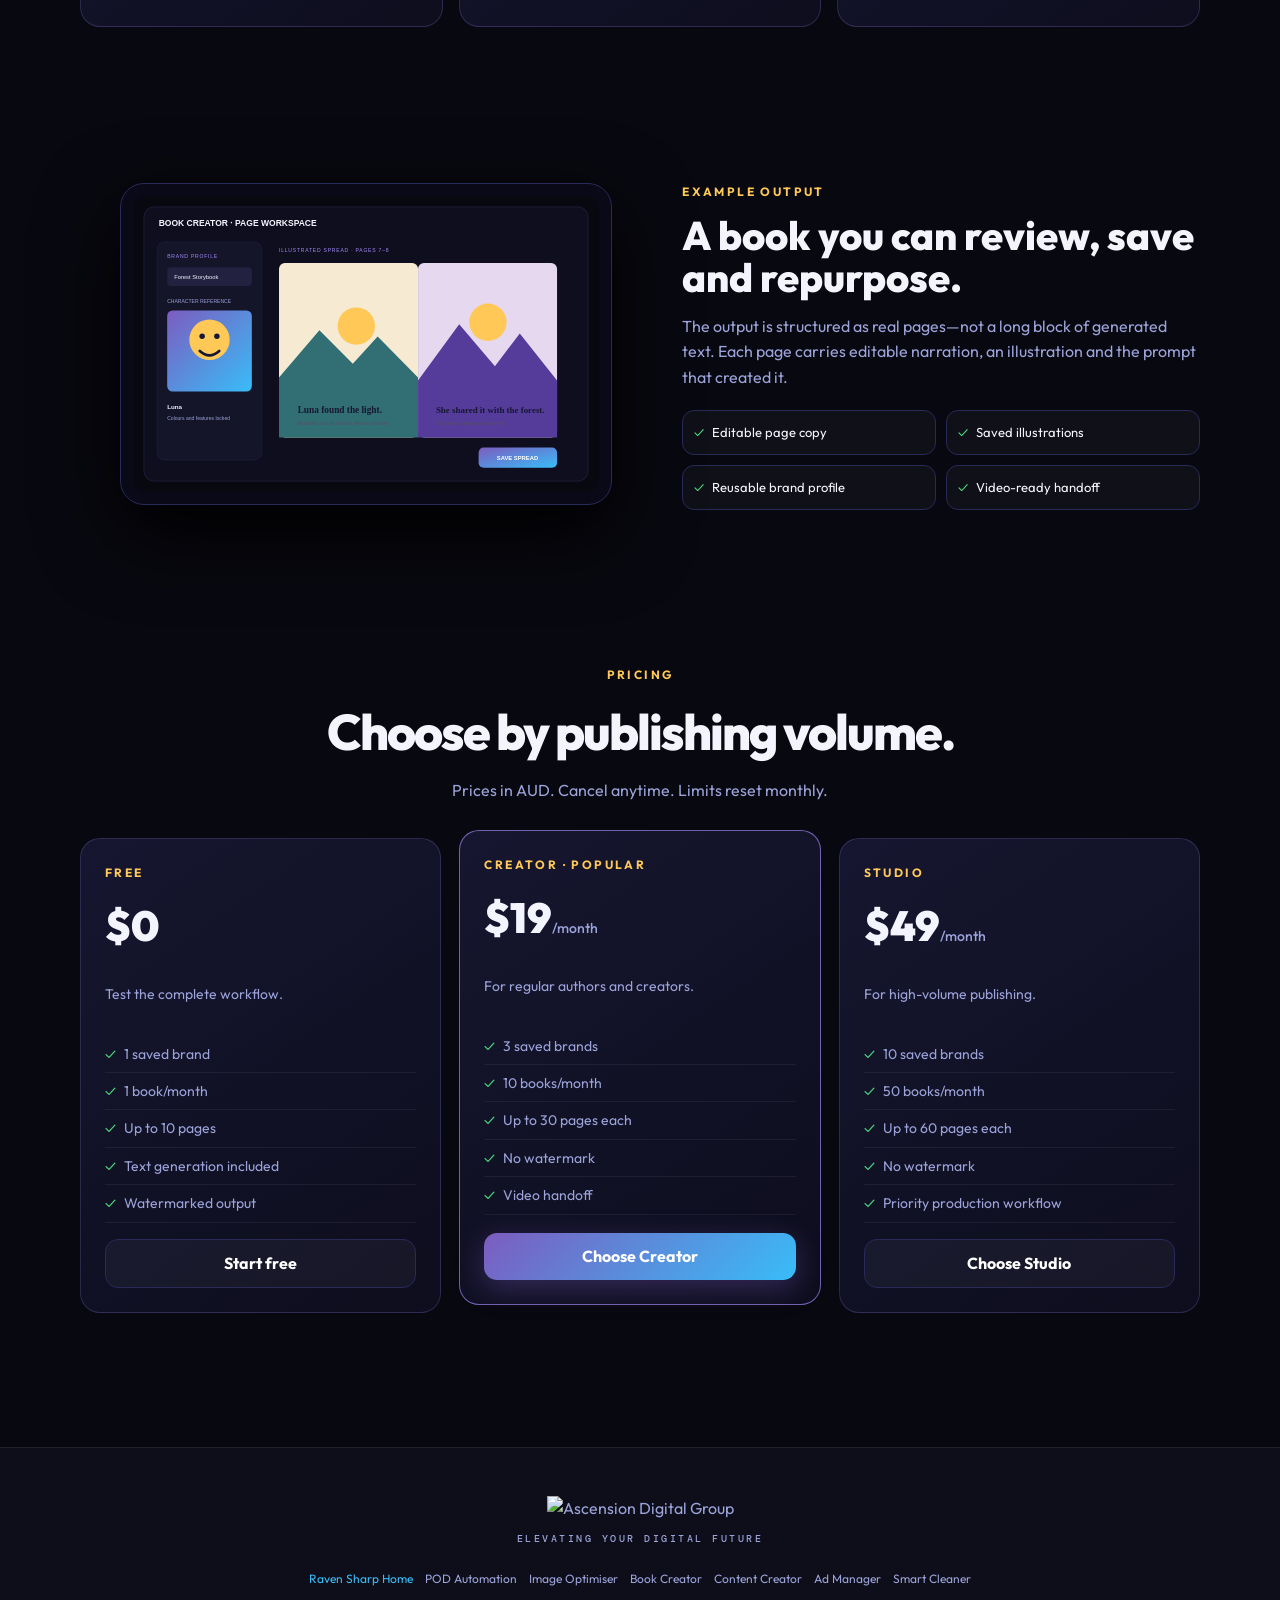
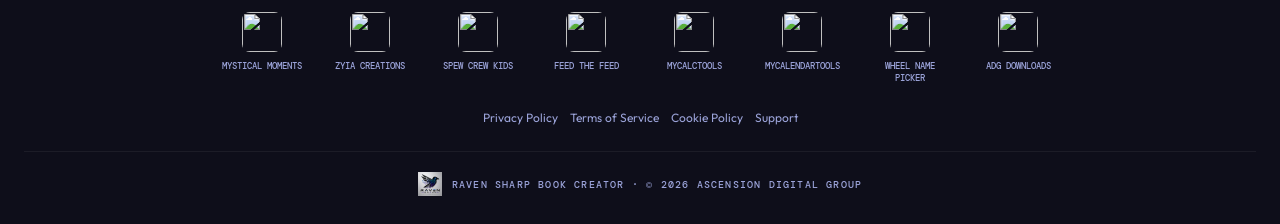
==== commit 4435557b: "fix: complete canonical Raven Sharp shell" ====
--- a/index.html
+++ b/index.html
@@ -1,9 +1,10 @@
 <!doctype html><html lang="en"><head><meta charset="utf-8"><meta name="viewport" content="width=device-width,initial-scale=1"><meta name="description" content="Create original, brand-aligned illustrated books, preserve characters across every page, and hand finished projects to Raven Sharp Content Creator."><title>Book Creator | Raven Sharp</title><link href="https://fonts.googleapis.com/css2?family=Outfit:wght@400;500;600;700;800;900&family=DM+Mono:wght@400;500&display=swap" rel="stylesheet"><link href="https://api.fontshare.com/v2/css?f[]=cabinet-grotesk@400,500,700,800,900&display=swap" rel="stylesheet"><style>
+body{background:#080810!important}
 :root{--bg:#05050d;--panel:#0e0e1f;--panel2:#171732;--line:#29295a;--text:#f4f4ff;--muted:#9ba3d9;--purple:#7c5cbf;--glow:#a78bfa;--blue:#38bdf8;--gold:#ffc857;--green:#4ade80}*{box-sizing:border-box}html{scroll-behavior:smooth}body{margin:0;background:radial-gradient(circle at 50% 0,rgba(124,92,191,.22),transparent 34%),var(--bg);color:var(--text);font:16px/1.6 Outfit,system-ui,sans-serif}.wrap{width:min(1120px,calc(100% - 32px));margin:auto}nav{height:72px;display:flex;align-items:center;gap:14px}nav img{width:46px;height:46px;object-fit:contain}.brand{font-weight:800}.brand small{display:block;color:var(--muted);font-size:10px;letter-spacing:.14em;text-transform:uppercase}.navlinks{margin-left:auto;display:flex;gap:10px;align-items:center}.btn{display:inline-flex;align-items:center;justify-content:center;border:1px solid var(--line);border-radius:13px;padding:11px 18px;color:#fff;text-decoration:none;font-weight:700;background:rgba(255,255,255,.04)}.btn.primary{border:0;background:linear-gradient(135deg,var(--purple),var(--blue));box-shadow:0 8px 28px rgba(124,92,191,.35)}.hero{text-align:center;padding:86px 0 76px}.eyebrow,.label{color:var(--gold);font-size:12px;letter-spacing:.2em;text-transform:uppercase;font-weight:700}.hero h1{font-size:clamp(46px,8vw,82px);line-height:.92;letter-spacing:-.06em;margin:22px auto;max-width:900px}.gradient{background:linear-gradient(90deg,var(--glow),var(--gold),var(--blue));background-clip:text;color:transparent}.lead{max-width:700px;margin:auto;color:var(--muted);font-size:19px}.actions{display:flex;justify-content:center;gap:12px;flex-wrap:wrap;margin-top:30px}.section{padding:70px 0}.heading{text-align:center;margin-bottom:34px}.heading h2{font-size:clamp(32px,5vw,50px);letter-spacing:-.04em;margin:6px 0}.heading p{color:var(--muted);max-width:650px;margin:auto}.grid{display:grid;grid-template-columns:repeat(3,1fr);gap:16px}.card{background:linear-gradient(145deg,rgba(23,23,50,.94),rgba(14,14,31,.96));border:1px solid rgba(167,139,250,.2);border-radius:20px;padding:24px}.icon{font-size:26px}.card h3{margin:10px 0 6px}.card p,.card li{color:var(--muted);font-size:14px}.preview{display:grid;grid-template-columns:1.05fr .95fr;gap:30px;align-items:center}.book{background:#090917;border:1px solid var(--line);padding:20px;border-radius:24px;display:grid;grid-template-columns:1fr 1fr;gap:10px;transform:rotate(-1deg);box-shadow:0 28px 80px #000}.page{aspect-ratio:4/5;border-radius:8px;padding:20px;display:flex;flex-direction:column;justify-content:flex-end;background:linear-gradient(155deg,#553c9a,#1c7ba0);position:relative;overflow:hidden}.page:before{content:'🦉';position:absolute;inset:18px 0 auto;text-align:center;font-size:76px}.page:nth-child(2){background:linear-gradient(155deg,#1d7f85,#553c9a)}.page b{font-size:16px}.page span{font-size:11px;color:#e9e6ff}.checks{display:grid;grid-template-columns:1fr 1fr;gap:10px;margin-top:20px}.check{border:1px solid var(--line);background:rgba(255,255,255,.03);padding:11px;border-radius:12px;font-size:13px}.check:before{content:'✓';color:var(--green);margin-right:8px}.plans{display:grid;grid-template-columns:repeat(3,1fr);gap:18px}.plan{display:flex;flex-direction:column}.plan.popular{border-color:rgba(167,139,250,.65);transform:translateY(-8px)}.price{font-size:42px;font-weight:900;margin:10px 0}.price small{font-size:14px;color:var(--muted);font-weight:500}.plan ul{padding-left:0;list-style:none;flex:1}.plan li{padding:7px 0;border-bottom:1px solid rgba(255,255,255,.06)}.plan li:before{content:'✓';color:var(--green);margin-right:8px}.adg{margin-top:50px;padding:38px 20px;background:#05070d;border-top:1px solid rgba(255,255,255,.1);text-align:center;color:#aab1c5}.adg h2{color:#fff}.suite{display:flex;flex-wrap:wrap;justify-content:center;gap:9px}.suite a{color:#c9c8e8;text-decoration:none;border:1px solid var(--line);border-radius:999px;padding:7px 12px;font-size:12px}.legal{margin-top:18px;font-size:12px}.legal a{color:var(--muted);margin:0 8px}@media(max-width:800px){.grid,.plans,.preview{grid-template-columns:1fr}.plan.popular{transform:none}.navlinks a:first-child{display:none}}@media(max-width:520px){.hero{padding-top:58px}.checks{grid-template-columns:1fr}.brand small{display:none}}
-.rs-top{height:64px}.rs-top img{width:36px;height:36px;filter:drop-shadow(0 0 8px rgba(124,92,191,.4))}.rs-brand{font-family:'Cabinet Grotesk','Outfit',sans-serif;font-size:18px;font-weight:900;letter-spacing:-.02em;line-height:1}.rs-brand strong{color:var(--glow)}.rs-brand small{margin-top:3px;font:500 9px/1 'DM Mono',monospace;letter-spacing:.2em;color:var(--muted)}h1,h2,h3,h4{font-family:'Cabinet Grotesk','Outfit',sans-serif}.rs-top .btn{border-radius:8px;padding:9px 16px;font-size:14px}.rs-top .btn:first-child{border:0;background:transparent;color:var(--muted)}
-</style></head><body><header class="wrap"><nav class="rs-top"><img src="/brands/ravenSharpLogo.png" alt="Raven Sharp"><div class="brand rs-brand">RAVEN <strong>SHARP</strong><small>Book Creator</small></div><div class="navlinks"><a class="btn" href="/studio-v2.html">Sign In</a><a class="btn primary" href="/studio-v2.html">Get Started</a></div></nav></header><main>
+.rs-top{height:64px}.rs-top img{width:36px;height:36px;filter:drop-shadow(0 0 8px rgba(124,92,191,.4))}.rs-brand{font-family:'Cabinet Grotesk','Outfit',sans-serif;font-size:18px;font-weight:800;letter-spacing:-.025em;line-height:1}.rs-brand strong{color:var(--glow)}.rs-brand small{margin-top:3px;font:500 9px/1 'DM Mono',monospace;letter-spacing:.2em;color:var(--blue)}h1,h2,h3,h4{font-family:'Cabinet Grotesk','Outfit',system-ui,sans-serif;font-weight:800}.hero h1{font-size:clamp(42px,6vw,72px);font-weight:800;letter-spacing:-.05em;line-height:1}.rs-top .btn{border-radius:8px;padding:9px 16px;font-size:14px}.rs-top .btn:first-child{border:0;background:transparent;color:var(--muted)}.rs-centre-raven{text-align:center;padding:16px 0 0}.rs-centre-raven img{width:208px;height:208px;object-fit:contain;filter:drop-shadow(0 0 34px rgba(124,92,191,.45))}.rs-footer{margin-top:64px;padding:48px 24px 28px;background:#0e0e1a;border-top:1px solid rgba(255,255,255,.08);text-align:center;color:var(--muted)}.rs-footer>.adg-logo{height:40px;width:auto}.rs-footer>.tagline{font:500 10px 'DM Mono',monospace;letter-spacing:.25em;text-transform:uppercase}.rs-suite,.rs-legal{height:auto;display:flex;flex-wrap:wrap;justify-content:center;gap:12px;margin:24px auto}.rs-suite a,.rs-legal a{color:var(--muted);text-decoration:none;font-size:12px}.rs-suite a:first-child{color:var(--blue)}.rs-brands{display:flex;flex-wrap:wrap;justify-content:center;gap:24px;max-width:1000px;margin:24px auto}.rs-brands a{width:84px;color:var(--muted);text-decoration:none;font:500 9px 'DM Mono',monospace;text-transform:uppercase}.rs-brands img{display:block;width:40px;height:40px;object-fit:contain;margin:0 auto 8px;border-radius:8px}.rs-bottom{border-top:1px solid rgba(255,255,255,.06);padding-top:20px;display:flex;justify-content:center;align-items:center;gap:10px;font:500 10px 'DM Mono',monospace;text-transform:uppercase;letter-spacing:.12em}.rs-bottom img{width:24px;height:24px;object-fit:contain}
+</style></head><body><header class="wrap"><nav class="rs-top"><img src="/brands/ravenSharpLogo.png" alt="Raven Sharp"><div class="brand rs-brand">RAVEN <strong>SHARP</strong><small>Book Creator</small></div><div class="navlinks"><a class="btn" href="/studio-v2.html">Sign In</a><a class="btn primary" href="/studio-v2.html">Get Started</a></div></nav></header><div class="rs-centre-raven" aria-hidden="true"><img src="/brands/ravenCentre.png" alt=""></div><main>
 <section class="hero wrap"><span class="eyebrow">AI book production with brand memory</span><h1>Your idea becomes a <span class="gradient">complete illustrated book.</span></h1><p class="lead">Upload your blueprint and character references once. Raven Sharp writes, illustrates and organises every page while keeping your voice, colours and characters consistent.</p><div class="actions"><a class="btn primary" href="/studio-v2.html">Start creating free →</a><a class="btn" href="#pricing">See plans</a></div><p style="color:var(--muted);font-size:12px">No card required · Review and edit every page</p></section>
 <section class="section wrap"><div class="heading"><span class="label">What it does</span><h2>From blueprint to book.</h2><p>A focused production workflow for children’s books, guides, lead magnets and branded stories.</p></div><div class="grid"><article class="card"><span class="icon">📘</span><h3>Brand blueprint</h3><p>Import PDF, DOCX, TXT, Markdown or JSON guidance and make it the source of truth for every generation.</p></article><article class="card"><span class="icon">🧑‍🎨</span><h3>Character consistency</h3><p>Attach visual references and written details so recurring characters keep their defining appearance and style.</p></article><article class="card"><span class="icon">✍️</span><h3>Story and page planning</h3><p>Generate a clean title, age-appropriate narrative and page-by-page illustration plan from one idea.</p></article><article class="card"><span class="icon">🖼️</span><h3>Illustrations included</h3><p>Create matching artwork for up to 30 pages, or switch illustrations off and use the writing workflow alone.</p></article><article class="card"><span class="icon">🛠️</span><h3>Edit before saving</h3><p>Review page copy and illustration prompts individually. Nothing is locked in before you approve it.</p></article><article class="card"><span class="icon">🎬</span><h3>Video handoff</h3><p>Send the actual saved pages and artwork to Content Creator for narrated reels and animated book videos.</p></article></div></section>
 <section class="section wrap"><div class="preview"><figure class="book" style="display:block;transform:none;padding:12px"><img src="/product-preview.svg" alt="Book Creator workspace with a brand profile, character reference and editable illustrated page spread" style="display:block;width:100%;height:auto;border-radius:14px"><figcaption style="position:absolute;left:-9999px">Illustrative example of the Book Creator review workflow.</figcaption></figure><div><span class="label">Example output</span><h2 style="font-size:40px;line-height:1.05;margin:10px 0">A book you can review, save and repurpose.</h2><p style="color:var(--muted)">The output is structured as real pages—not a long block of generated text. Each page carries editable narration, an illustration and the prompt that created it.</p><div class="checks"><div class="check">Editable page copy</div><div class="check">Saved illustrations</div><div class="check">Reusable brand profile</div><div class="check">Video-ready handoff</div></div></div></div></section>
 <section id="pricing" class="section wrap"><div class="heading"><span class="label">Pricing</span><h2>Choose by publishing volume.</h2><p>Prices in AUD. Cancel anytime. Limits reset monthly.</p></div><div class="plans"><article class="card plan"><span class="label">Free</span><div class="price">$0</div><p>Test the complete workflow.</p><ul><li>1 saved brand</li><li>1 book/month</li><li>Up to 10 pages</li><li>Text generation included</li><li>Watermarked output</li></ul><a class="btn" href="/studio-v2.html#register">Start free</a></article><article class="card plan popular"><span class="label">Creator · popular</span><div class="price">$19<small>/month</small></div><p>For regular authors and creators.</p><ul><li>3 saved brands</li><li>10 books/month</li><li>Up to 30 pages each</li><li>No watermark</li><li>Video handoff</li></ul><a class="btn primary" href="/studio-v2.html?tier=creator#register">Choose Creator</a></article><article class="card plan"><span class="label">Studio</span><div class="price">$49<small>/month</small></div><p>For high-volume publishing.</p><ul><li>10 saved brands</li><li>50 books/month</li><li>Up to 60 pages each</li><li>No watermark</li><li>Priority production workflow</li></ul><a class="btn" href="/studio-v2.html?tier=studio#register">Choose Studio</a></article></div></section>
-</main><footer class="adg"><h2>Ascension Digital Group</h2><p>Raven Sharp is part of a practical suite of creator tools.</p><nav class="suite" aria-label="Raven Sharp tools"><a href="https://raven-sharp.com">Suite Home</a><a href="https://pod.raven-sharp.com">POD Automation</a><a href="https://opt.raven-sharp.com">Image Optimiser</a><a href="https://content.raven-sharp.com">Content Creator</a><a href="https://ads.raven-sharp.com">Ad Manager</a><a href="https://cleaner.raven-sharp.com">Smart Cleaner</a></nav><div class="legal">Part of Ascension Digital Group · <a href="/legal/privacy">Privacy</a><a href="/legal/terms">Terms</a><a href="/legal/cookies">Cookies</a></div></footer></body></html>
+</main><footer class="rs-footer"><img class="adg-logo" src="https://ravensharppod.pages.dev/brands/ascensionDigital.png" alt="Ascension Digital Group"><p class="tagline">Elevating Your Digital Future</p><nav class="rs-suite" aria-label="Raven Sharp tools"><a href="https://raven-sharp.com">Raven Sharp Home</a><a href="https://pod.raven-sharp.com">POD Automation</a><a href="https://opt.raven-sharp.com">Image Optimiser</a><a href="https://books.raven-sharp.com">Book Creator</a><a href="https://content.raven-sharp.com">Content Creator</a><a href="https://ads.raven-sharp.com">Ad Manager</a><a href="https://cleaner.raven-sharp.com">Smart Cleaner</a></nav><div class="rs-brands"><a href="https://mystical-moments.net"><img src="https://ravensharppod.pages.dev/brands/mysticalMoments.png" alt="">Mystical Moments</a><a href="https://www.etsy.com/shop/ZyiaCreations"><img src="https://ravensharppod.pages.dev/brands/zyiaCreations.png" alt="">Zyia Creations</a><a href="https://youtube.com/@spewcrewkids"><img src="https://ravensharppod.pages.dev/brands/spewCrew.png" alt="">Spew Crew Kids</a><a href="https://www.facebook.com/feedthefeed"><img src="https://ravensharppod.pages.dev/brands/feedTheFeed.png" alt="">Feed The Feed</a><a href="https://mycalctools.net"><img src="https://ravensharppod.pages.dev/brands/myCalcTools.png" alt="">MyCalcTools</a><a href="https://mycalendartools.net"><img src="https://ravensharppod.pages.dev/brands/myCalendarTools.png" alt="">MyCalendarTools</a><a href="https://wheelnamepicker.com.au"><img src="https://ravensharppod.pages.dev/brands/wheelNamePicker.png" alt="">Wheel Name Picker</a><a href="https://ascensiondigitalgroup.com"><img src="https://ravensharppod.pages.dev/brands/adgDownloads.png" alt="">ADG Downloads</a></div><nav class="rs-legal" aria-label="Legal"><a href="/legal/privacy">Privacy Policy</a><a href="/legal/terms">Terms of Service</a><a href="/legal/cookies">Cookie Policy</a><a href="mailto:ascensiondigitalagency@outlook.com">Support</a></nav><div class="rs-bottom"><img src="/brands/ravenSharpLogo.png" alt="">Raven Sharp Book Creator · © 2026 Ascension Digital Group</div></footer></body></html>
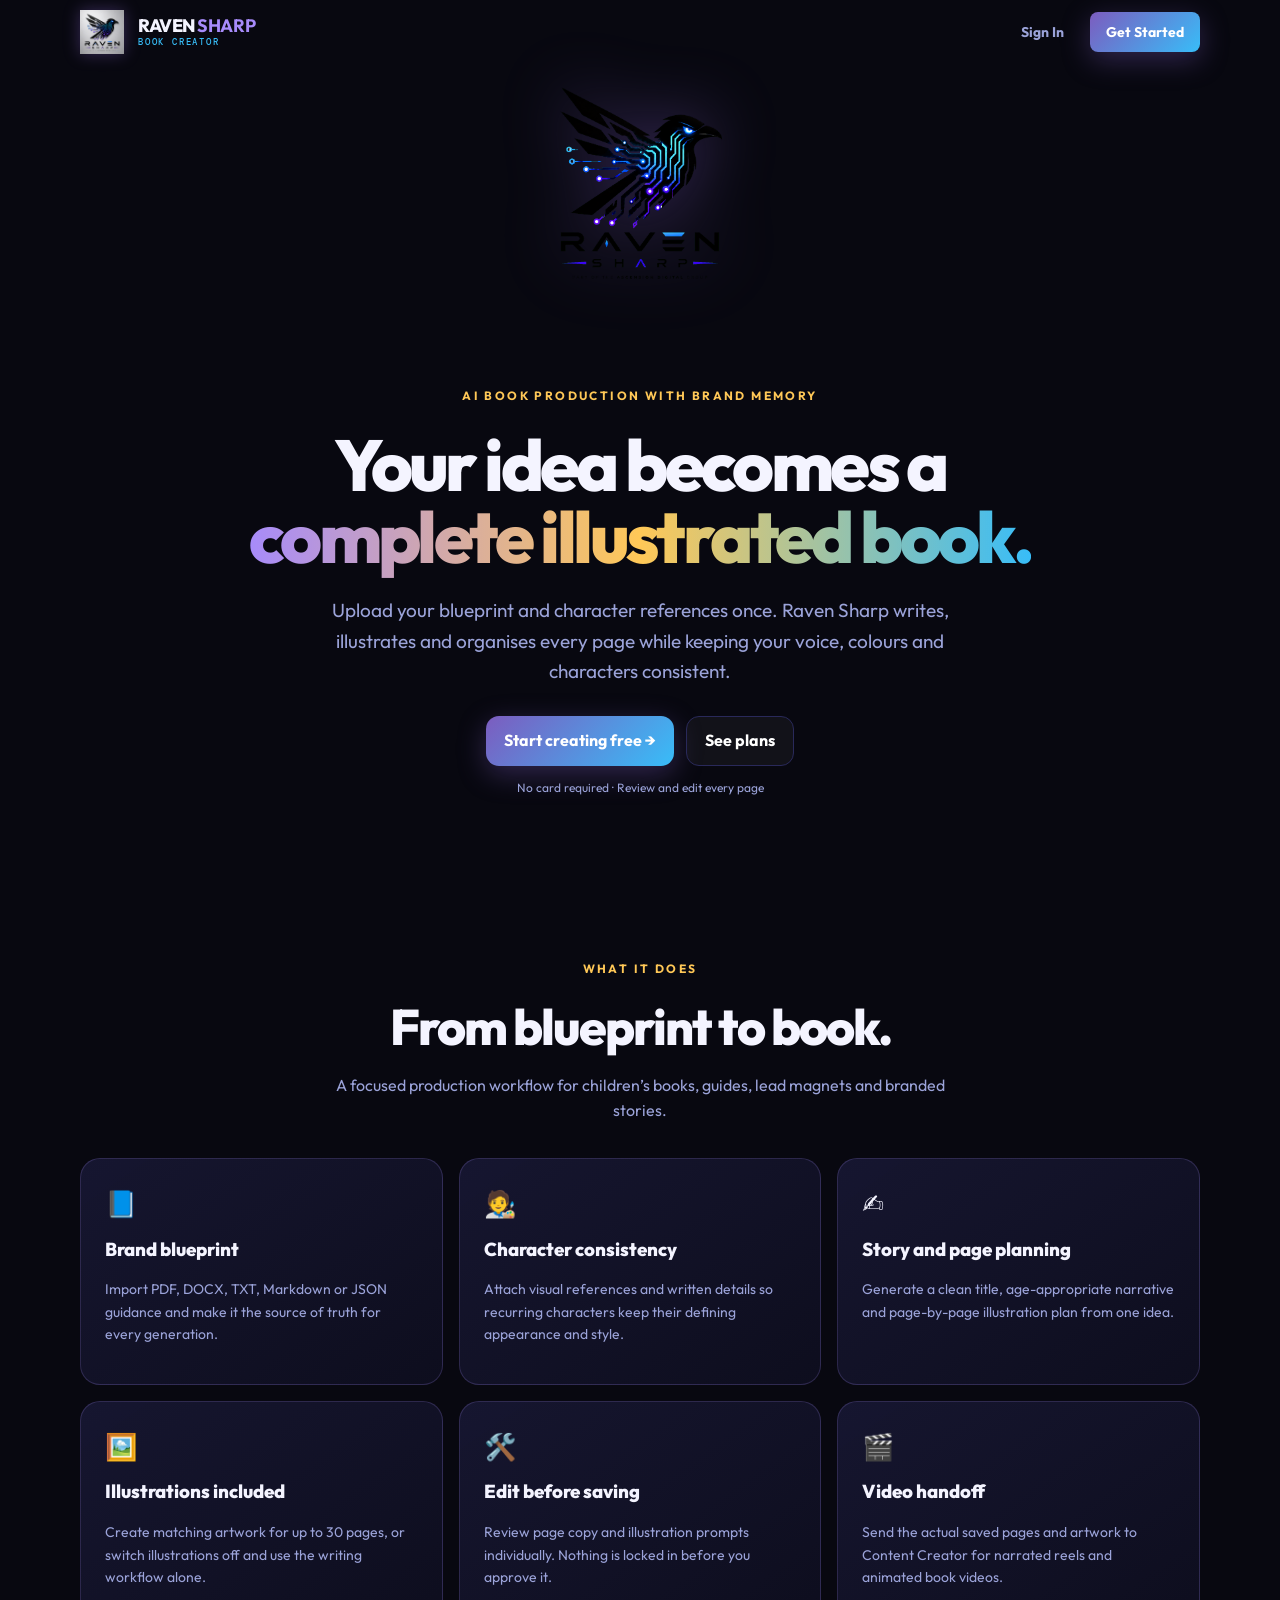
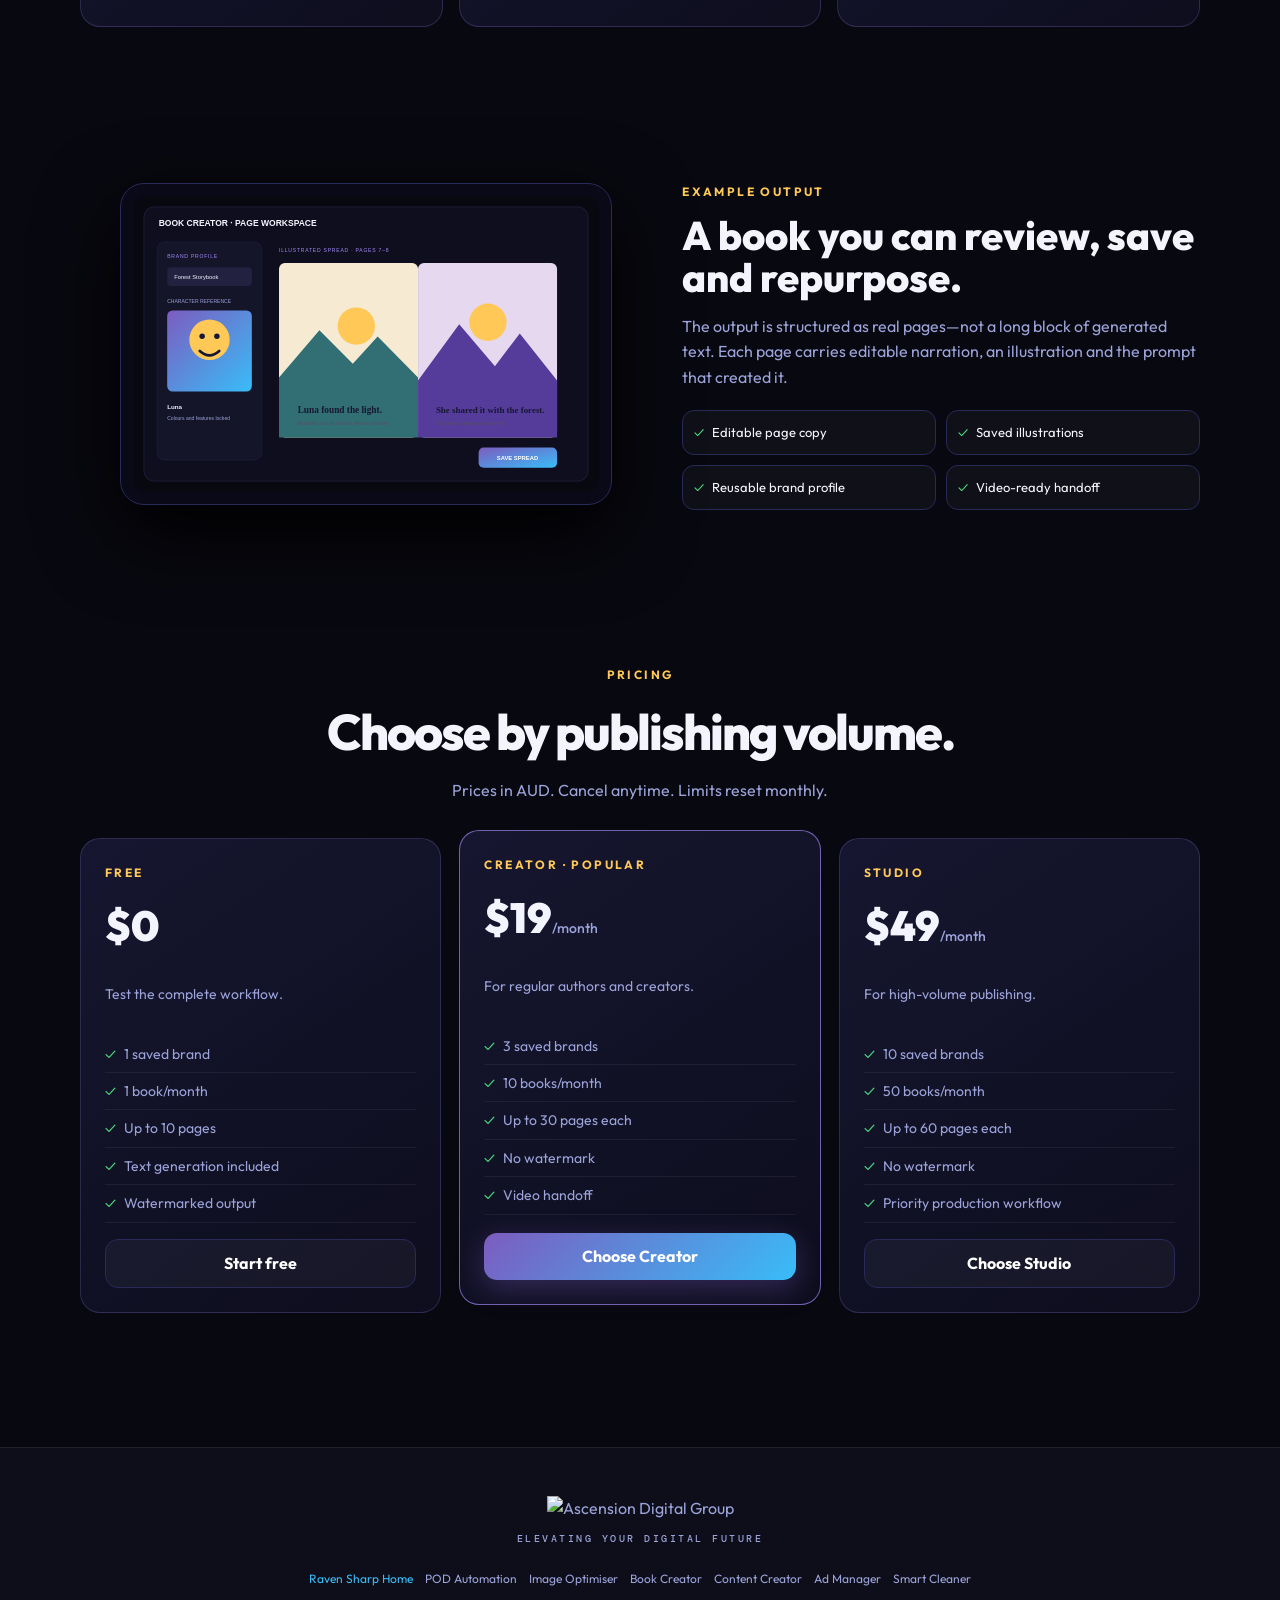
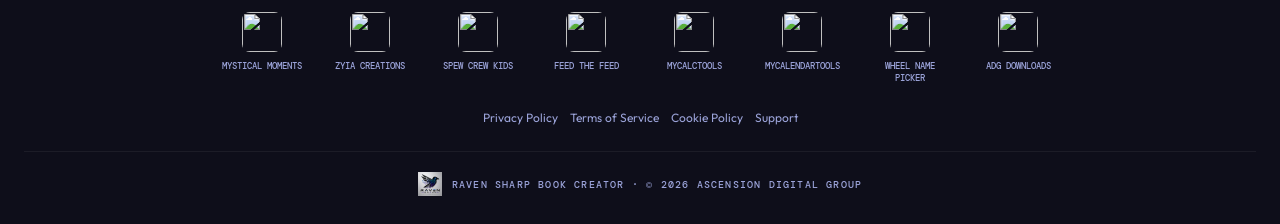
==== commit b3f91490: "fix: match approved header lockup reference" ====
--- a/index.html
+++ b/index.html
@@ -1,5 +1,5 @@
 <!doctype html><html lang="en"><head><meta charset="utf-8"><meta name="viewport" content="width=device-width,initial-scale=1"><meta name="description" content="Create original, brand-aligned illustrated books, preserve characters across every page, and hand finished projects to Raven Sharp Content Creator."><title>Book Creator | Raven Sharp</title><link href="https://fonts.googleapis.com/css2?family=Outfit:wght@400;500;600;700;800;900&family=DM+Mono:wght@400;500&display=swap" rel="stylesheet"><link href="https://api.fontshare.com/v2/css?f[]=cabinet-grotesk@400,500,700,800,900&display=swap" rel="stylesheet"><style>
-body{background:#080810!important}
+body{background:#080810!important}.rs-top img{width:44px!important;height:44px!important}
 :root{--bg:#05050d;--panel:#0e0e1f;--panel2:#171732;--line:#29295a;--text:#f4f4ff;--muted:#9ba3d9;--purple:#7c5cbf;--glow:#a78bfa;--blue:#38bdf8;--gold:#ffc857;--green:#4ade80}*{box-sizing:border-box}html{scroll-behavior:smooth}body{margin:0;background:radial-gradient(circle at 50% 0,rgba(124,92,191,.22),transparent 34%),var(--bg);color:var(--text);font:16px/1.6 Outfit,system-ui,sans-serif}.wrap{width:min(1120px,calc(100% - 32px));margin:auto}nav{height:72px;display:flex;align-items:center;gap:14px}nav img{width:46px;height:46px;object-fit:contain}.brand{font-weight:800}.brand small{display:block;color:var(--muted);font-size:10px;letter-spacing:.14em;text-transform:uppercase}.navlinks{margin-left:auto;display:flex;gap:10px;align-items:center}.btn{display:inline-flex;align-items:center;justify-content:center;border:1px solid var(--line);border-radius:13px;padding:11px 18px;color:#fff;text-decoration:none;font-weight:700;background:rgba(255,255,255,.04)}.btn.primary{border:0;background:linear-gradient(135deg,var(--purple),var(--blue));box-shadow:0 8px 28px rgba(124,92,191,.35)}.hero{text-align:center;padding:86px 0 76px}.eyebrow,.label{color:var(--gold);font-size:12px;letter-spacing:.2em;text-transform:uppercase;font-weight:700}.hero h1{font-size:clamp(46px,8vw,82px);line-height:.92;letter-spacing:-.06em;margin:22px auto;max-width:900px}.gradient{background:linear-gradient(90deg,var(--glow),var(--gold),var(--blue));background-clip:text;color:transparent}.lead{max-width:700px;margin:auto;color:var(--muted);font-size:19px}.actions{display:flex;justify-content:center;gap:12px;flex-wrap:wrap;margin-top:30px}.section{padding:70px 0}.heading{text-align:center;margin-bottom:34px}.heading h2{font-size:clamp(32px,5vw,50px);letter-spacing:-.04em;margin:6px 0}.heading p{color:var(--muted);max-width:650px;margin:auto}.grid{display:grid;grid-template-columns:repeat(3,1fr);gap:16px}.card{background:linear-gradient(145deg,rgba(23,23,50,.94),rgba(14,14,31,.96));border:1px solid rgba(167,139,250,.2);border-radius:20px;padding:24px}.icon{font-size:26px}.card h3{margin:10px 0 6px}.card p,.card li{color:var(--muted);font-size:14px}.preview{display:grid;grid-template-columns:1.05fr .95fr;gap:30px;align-items:center}.book{background:#090917;border:1px solid var(--line);padding:20px;border-radius:24px;display:grid;grid-template-columns:1fr 1fr;gap:10px;transform:rotate(-1deg);box-shadow:0 28px 80px #000}.page{aspect-ratio:4/5;border-radius:8px;padding:20px;display:flex;flex-direction:column;justify-content:flex-end;background:linear-gradient(155deg,#553c9a,#1c7ba0);position:relative;overflow:hidden}.page:before{content:'🦉';position:absolute;inset:18px 0 auto;text-align:center;font-size:76px}.page:nth-child(2){background:linear-gradient(155deg,#1d7f85,#553c9a)}.page b{font-size:16px}.page span{font-size:11px;color:#e9e6ff}.checks{display:grid;grid-template-columns:1fr 1fr;gap:10px;margin-top:20px}.check{border:1px solid var(--line);background:rgba(255,255,255,.03);padding:11px;border-radius:12px;font-size:13px}.check:before{content:'✓';color:var(--green);margin-right:8px}.plans{display:grid;grid-template-columns:repeat(3,1fr);gap:18px}.plan{display:flex;flex-direction:column}.plan.popular{border-color:rgba(167,139,250,.65);transform:translateY(-8px)}.price{font-size:42px;font-weight:900;margin:10px 0}.price small{font-size:14px;color:var(--muted);font-weight:500}.plan ul{padding-left:0;list-style:none;flex:1}.plan li{padding:7px 0;border-bottom:1px solid rgba(255,255,255,.06)}.plan li:before{content:'✓';color:var(--green);margin-right:8px}.adg{margin-top:50px;padding:38px 20px;background:#05070d;border-top:1px solid rgba(255,255,255,.1);text-align:center;color:#aab1c5}.adg h2{color:#fff}.suite{display:flex;flex-wrap:wrap;justify-content:center;gap:9px}.suite a{color:#c9c8e8;text-decoration:none;border:1px solid var(--line);border-radius:999px;padding:7px 12px;font-size:12px}.legal{margin-top:18px;font-size:12px}.legal a{color:var(--muted);margin:0 8px}@media(max-width:800px){.grid,.plans,.preview{grid-template-columns:1fr}.plan.popular{transform:none}.navlinks a:first-child{display:none}}@media(max-width:520px){.hero{padding-top:58px}.checks{grid-template-columns:1fr}.brand small{display:none}}
 .rs-top{height:64px}.rs-top img{width:36px;height:36px;filter:drop-shadow(0 0 8px rgba(124,92,191,.4))}.rs-brand{font-family:'Cabinet Grotesk','Outfit',sans-serif;font-size:18px;font-weight:800;letter-spacing:-.025em;line-height:1}.rs-brand strong{color:var(--glow)}.rs-brand small{margin-top:3px;font:500 9px/1 'DM Mono',monospace;letter-spacing:.2em;color:var(--blue)}h1,h2,h3,h4{font-family:'Cabinet Grotesk','Outfit',system-ui,sans-serif;font-weight:800}.hero h1{font-size:clamp(42px,6vw,72px);font-weight:800;letter-spacing:-.05em;line-height:1}.rs-top .btn{border-radius:8px;padding:9px 16px;font-size:14px}.rs-top .btn:first-child{border:0;background:transparent;color:var(--muted)}.rs-centre-raven{text-align:center;padding:16px 0 0}.rs-centre-raven img{width:208px;height:208px;object-fit:contain;filter:drop-shadow(0 0 34px rgba(124,92,191,.45))}.rs-footer{margin-top:64px;padding:48px 24px 28px;background:#0e0e1a;border-top:1px solid rgba(255,255,255,.08);text-align:center;color:var(--muted)}.rs-footer>.adg-logo{height:40px;width:auto}.rs-footer>.tagline{font:500 10px 'DM Mono',monospace;letter-spacing:.25em;text-transform:uppercase}.rs-suite,.rs-legal{height:auto;display:flex;flex-wrap:wrap;justify-content:center;gap:12px;margin:24px auto}.rs-suite a,.rs-legal a{color:var(--muted);text-decoration:none;font-size:12px}.rs-suite a:first-child{color:var(--blue)}.rs-brands{display:flex;flex-wrap:wrap;justify-content:center;gap:24px;max-width:1000px;margin:24px auto}.rs-brands a{width:84px;color:var(--muted);text-decoration:none;font:500 9px 'DM Mono',monospace;text-transform:uppercase}.rs-brands img{display:block;width:40px;height:40px;object-fit:contain;margin:0 auto 8px;border-radius:8px}.rs-bottom{border-top:1px solid rgba(255,255,255,.06);padding-top:20px;display:flex;justify-content:center;align-items:center;gap:10px;font:500 10px 'DM Mono',monospace;text-transform:uppercase;letter-spacing:.12em}.rs-bottom img{width:24px;height:24px;object-fit:contain}
 </style></head><body><header class="wrap"><nav class="rs-top"><img src="/brands/ravenSharpLogo.png" alt="Raven Sharp"><div class="brand rs-brand">RAVEN <strong>SHARP</strong><small>Book Creator</small></div><div class="navlinks"><a class="btn" href="/studio-v2.html">Sign In</a><a class="btn primary" href="/studio-v2.html">Get Started</a></div></nav></header><div class="rs-centre-raven" aria-hidden="true"><img src="/brands/ravenCentre.png" alt=""></div><main>
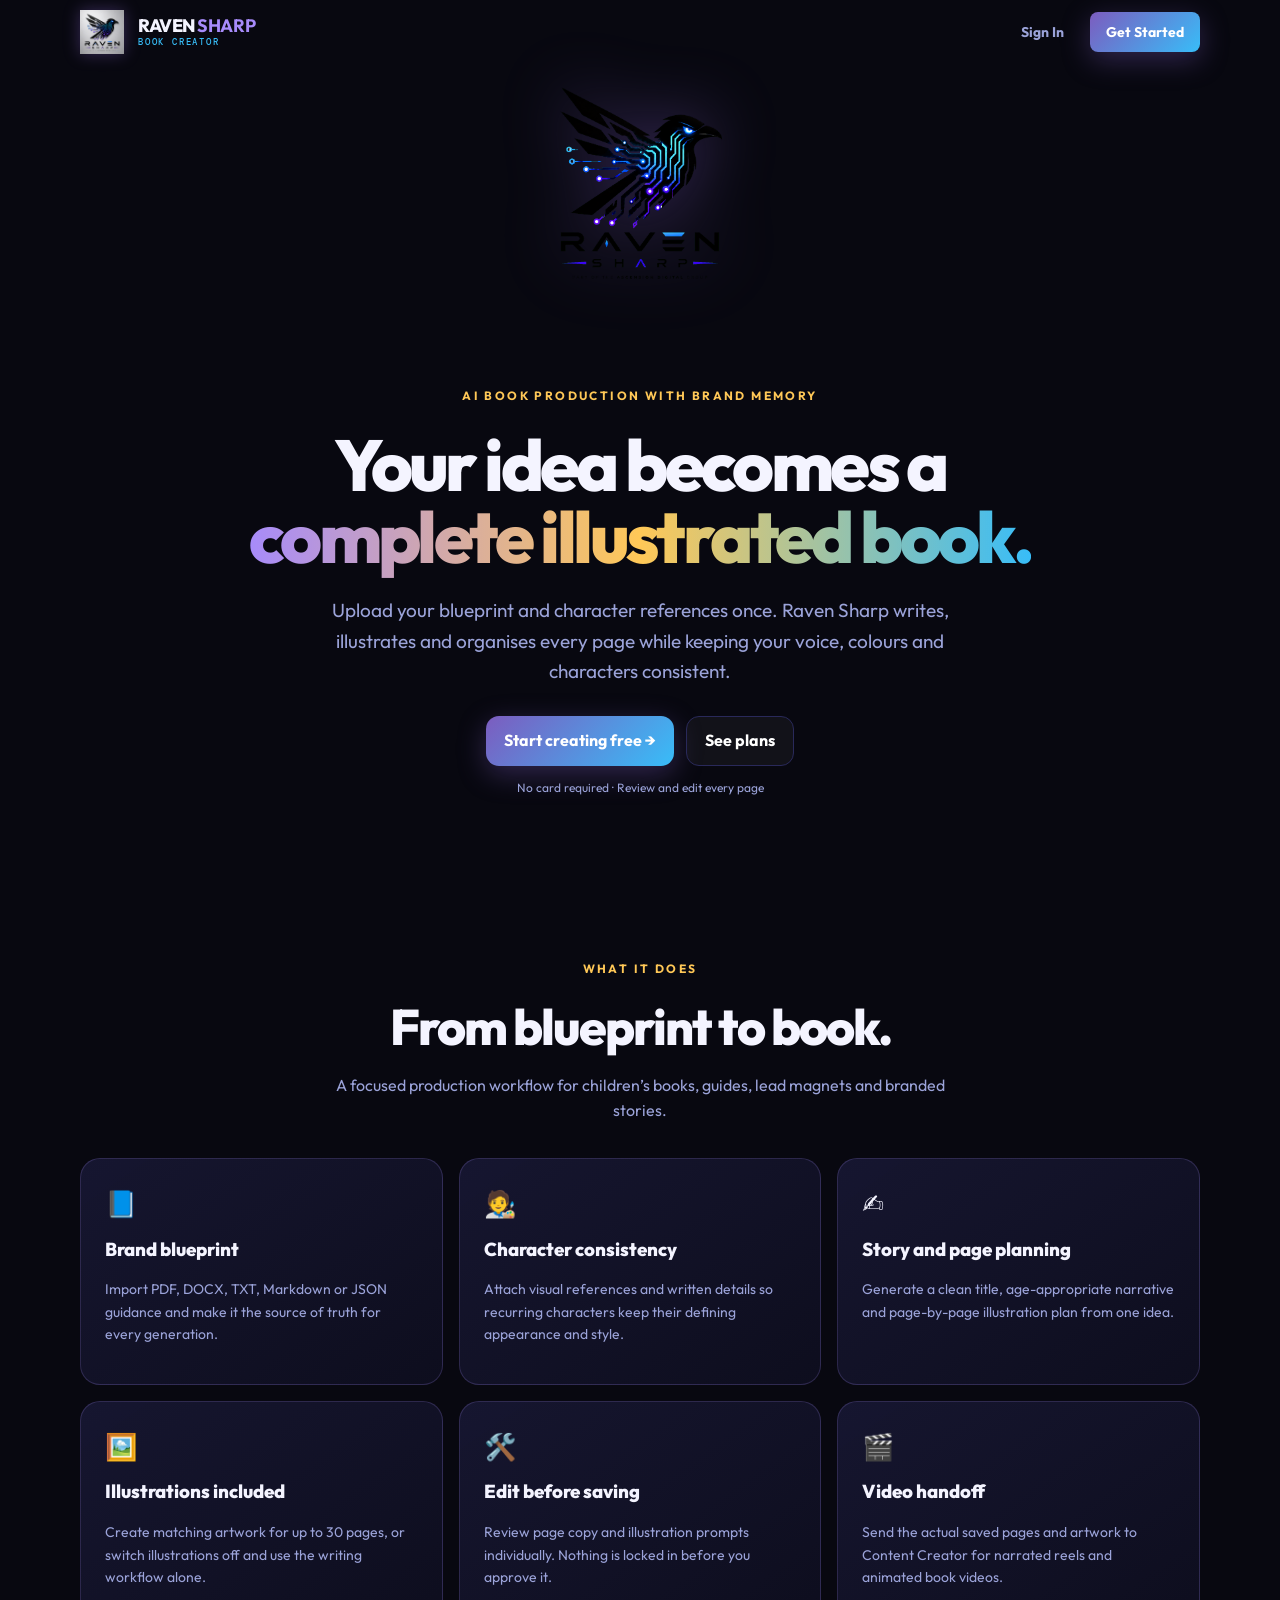
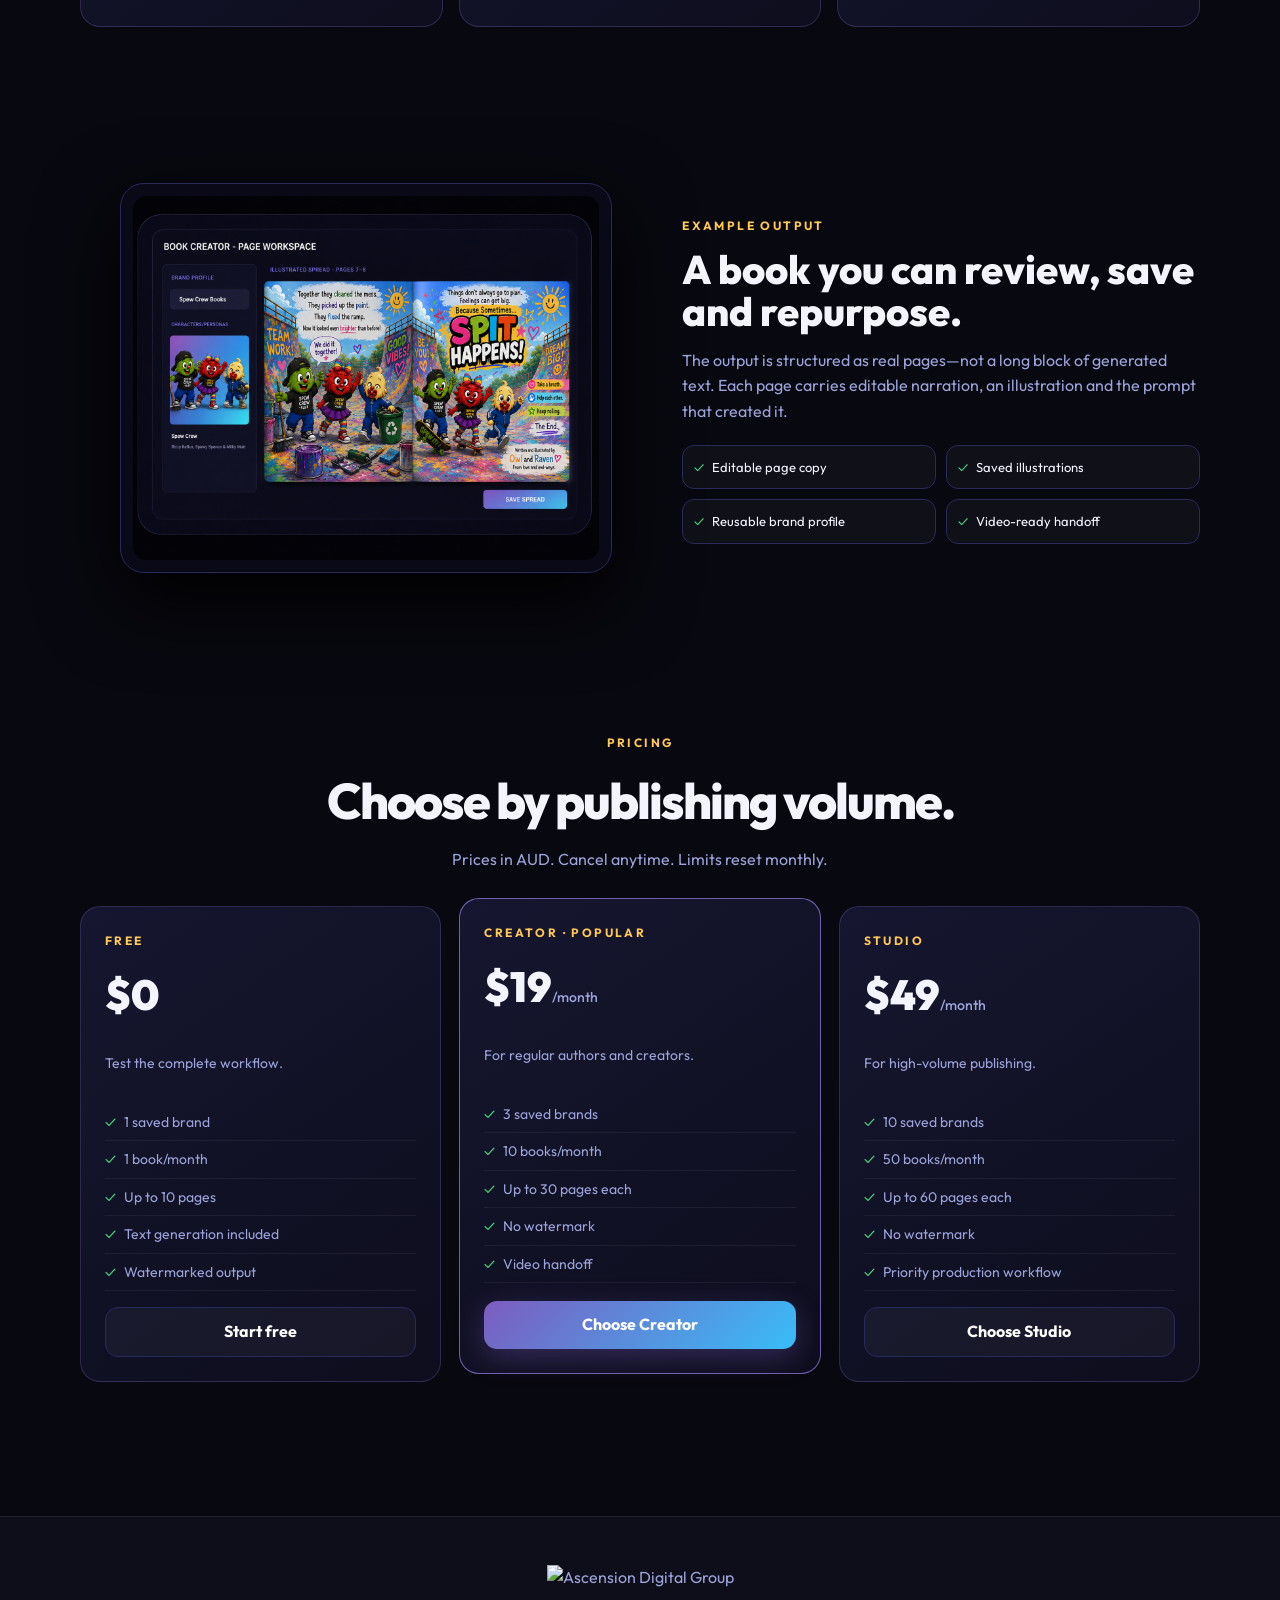
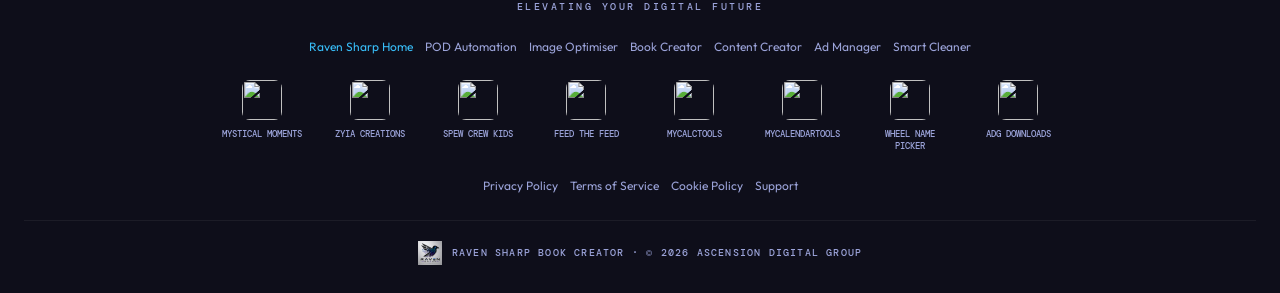
==== commit bf41da2c: "fix: restore book creator visuals" ====
--- a/index.html
+++ b/index.html
@@ -2,9 +2,9 @@
 body{background:#080810!important}.rs-top img{width:44px!important;height:44px!important}
 :root{--bg:#05050d;--panel:#0e0e1f;--panel2:#171732;--line:#29295a;--text:#f4f4ff;--muted:#9ba3d9;--purple:#7c5cbf;--glow:#a78bfa;--blue:#38bdf8;--gold:#ffc857;--green:#4ade80}*{box-sizing:border-box}html{scroll-behavior:smooth}body{margin:0;background:radial-gradient(circle at 50% 0,rgba(124,92,191,.22),transparent 34%),var(--bg);color:var(--text);font:16px/1.6 Outfit,system-ui,sans-serif}.wrap{width:min(1120px,calc(100% - 32px));margin:auto}nav{height:72px;display:flex;align-items:center;gap:14px}nav img{width:46px;height:46px;object-fit:contain}.brand{font-weight:800}.brand small{display:block;color:var(--muted);font-size:10px;letter-spacing:.14em;text-transform:uppercase}.navlinks{margin-left:auto;display:flex;gap:10px;align-items:center}.btn{display:inline-flex;align-items:center;justify-content:center;border:1px solid var(--line);border-radius:13px;padding:11px 18px;color:#fff;text-decoration:none;font-weight:700;background:rgba(255,255,255,.04)}.btn.primary{border:0;background:linear-gradient(135deg,var(--purple),var(--blue));box-shadow:0 8px 28px rgba(124,92,191,.35)}.hero{text-align:center;padding:86px 0 76px}.eyebrow,.label{color:var(--gold);font-size:12px;letter-spacing:.2em;text-transform:uppercase;font-weight:700}.hero h1{font-size:clamp(46px,8vw,82px);line-height:.92;letter-spacing:-.06em;margin:22px auto;max-width:900px}.gradient{background:linear-gradient(90deg,var(--glow),var(--gold),var(--blue));background-clip:text;color:transparent}.lead{max-width:700px;margin:auto;color:var(--muted);font-size:19px}.actions{display:flex;justify-content:center;gap:12px;flex-wrap:wrap;margin-top:30px}.section{padding:70px 0}.heading{text-align:center;margin-bottom:34px}.heading h2{font-size:clamp(32px,5vw,50px);letter-spacing:-.04em;margin:6px 0}.heading p{color:var(--muted);max-width:650px;margin:auto}.grid{display:grid;grid-template-columns:repeat(3,1fr);gap:16px}.card{background:linear-gradient(145deg,rgba(23,23,50,.94),rgba(14,14,31,.96));border:1px solid rgba(167,139,250,.2);border-radius:20px;padding:24px}.icon{font-size:26px}.card h3{margin:10px 0 6px}.card p,.card li{color:var(--muted);font-size:14px}.preview{display:grid;grid-template-columns:1.05fr .95fr;gap:30px;align-items:center}.book{background:#090917;border:1px solid var(--line);padding:20px;border-radius:24px;display:grid;grid-template-columns:1fr 1fr;gap:10px;transform:rotate(-1deg);box-shadow:0 28px 80px #000}.page{aspect-ratio:4/5;border-radius:8px;padding:20px;display:flex;flex-direction:column;justify-content:flex-end;background:linear-gradient(155deg,#553c9a,#1c7ba0);position:relative;overflow:hidden}.page:before{content:'🦉';position:absolute;inset:18px 0 auto;text-align:center;font-size:76px}.page:nth-child(2){background:linear-gradient(155deg,#1d7f85,#553c9a)}.page b{font-size:16px}.page span{font-size:11px;color:#e9e6ff}.checks{display:grid;grid-template-columns:1fr 1fr;gap:10px;margin-top:20px}.check{border:1px solid var(--line);background:rgba(255,255,255,.03);padding:11px;border-radius:12px;font-size:13px}.check:before{content:'✓';color:var(--green);margin-right:8px}.plans{display:grid;grid-template-columns:repeat(3,1fr);gap:18px}.plan{display:flex;flex-direction:column}.plan.popular{border-color:rgba(167,139,250,.65);transform:translateY(-8px)}.price{font-size:42px;font-weight:900;margin:10px 0}.price small{font-size:14px;color:var(--muted);font-weight:500}.plan ul{padding-left:0;list-style:none;flex:1}.plan li{padding:7px 0;border-bottom:1px solid rgba(255,255,255,.06)}.plan li:before{content:'✓';color:var(--green);margin-right:8px}.adg{margin-top:50px;padding:38px 20px;background:#05070d;border-top:1px solid rgba(255,255,255,.1);text-align:center;color:#aab1c5}.adg h2{color:#fff}.suite{display:flex;flex-wrap:wrap;justify-content:center;gap:9px}.suite a{color:#c9c8e8;text-decoration:none;border:1px solid var(--line);border-radius:999px;padding:7px 12px;font-size:12px}.legal{margin-top:18px;font-size:12px}.legal a{color:var(--muted);margin:0 8px}@media(max-width:800px){.grid,.plans,.preview{grid-template-columns:1fr}.plan.popular{transform:none}.navlinks a:first-child{display:none}}@media(max-width:520px){.hero{padding-top:58px}.checks{grid-template-columns:1fr}.brand small{display:none}}
 .rs-top{height:64px}.rs-top img{width:36px;height:36px;filter:drop-shadow(0 0 8px rgba(124,92,191,.4))}.rs-brand{font-family:'Cabinet Grotesk','Outfit',sans-serif;font-size:18px;font-weight:800;letter-spacing:-.025em;line-height:1}.rs-brand strong{color:var(--glow)}.rs-brand small{margin-top:3px;font:500 9px/1 'DM Mono',monospace;letter-spacing:.2em;color:var(--blue)}h1,h2,h3,h4{font-family:'Cabinet Grotesk','Outfit',system-ui,sans-serif;font-weight:800}.hero h1{font-size:clamp(42px,6vw,72px);font-weight:800;letter-spacing:-.05em;line-height:1}.rs-top .btn{border-radius:8px;padding:9px 16px;font-size:14px}.rs-top .btn:first-child{border:0;background:transparent;color:var(--muted)}.rs-centre-raven{text-align:center;padding:16px 0 0}.rs-centre-raven img{width:208px;height:208px;object-fit:contain;filter:drop-shadow(0 0 34px rgba(124,92,191,.45))}.rs-footer{margin-top:64px;padding:48px 24px 28px;background:#0e0e1a;border-top:1px solid rgba(255,255,255,.08);text-align:center;color:var(--muted)}.rs-footer>.adg-logo{height:40px;width:auto}.rs-footer>.tagline{font:500 10px 'DM Mono',monospace;letter-spacing:.25em;text-transform:uppercase}.rs-suite,.rs-legal{height:auto;display:flex;flex-wrap:wrap;justify-content:center;gap:12px;margin:24px auto}.rs-suite a,.rs-legal a{color:var(--muted);text-decoration:none;font-size:12px}.rs-suite a:first-child{color:var(--blue)}.rs-brands{display:flex;flex-wrap:wrap;justify-content:center;gap:24px;max-width:1000px;margin:24px auto}.rs-brands a{width:84px;color:var(--muted);text-decoration:none;font:500 9px 'DM Mono',monospace;text-transform:uppercase}.rs-brands img{display:block;width:40px;height:40px;object-fit:contain;margin:0 auto 8px;border-radius:8px}.rs-bottom{border-top:1px solid rgba(255,255,255,.06);padding-top:20px;display:flex;justify-content:center;align-items:center;gap:10px;font:500 10px 'DM Mono',monospace;text-transform:uppercase;letter-spacing:.12em}.rs-bottom img{width:24px;height:24px;object-fit:contain}
-</style></head><body><header class="wrap"><nav class="rs-top"><img src="/brands/ravenSharpLogo.png" alt="Raven Sharp"><div class="brand rs-brand">RAVEN <strong>SHARP</strong><small>Book Creator</small></div><div class="navlinks"><a class="btn" href="/studio-v2.html">Sign In</a><a class="btn primary" href="/studio-v2.html">Get Started</a></div></nav></header><div class="rs-centre-raven" aria-hidden="true"><img src="/brands/ravenCentre.png" alt=""></div><main>
+</style></head><body><header class="wrap"><nav class="rs-top"><img src="/brands/ravenSharpLogo.png" alt="Raven Sharp"><div class="brand rs-brand">RAVEN <strong>SHARP</strong><small>Book Creator</small></div><div class="navlinks"><a class="btn" href="/studio-v2.html">Sign In</a><a class="btn primary" href="/studio-v2.html">Get Started</a></div></nav></header><div class="rs-centre-raven" aria-hidden="true"><img src="/brands/ravenCentre-v2.png" alt=""></div><main>
 <section class="hero wrap"><span class="eyebrow">AI book production with brand memory</span><h1>Your idea becomes a <span class="gradient">complete illustrated book.</span></h1><p class="lead">Upload your blueprint and character references once. Raven Sharp writes, illustrates and organises every page while keeping your voice, colours and characters consistent.</p><div class="actions"><a class="btn primary" href="/studio-v2.html">Start creating free →</a><a class="btn" href="#pricing">See plans</a></div><p style="color:var(--muted);font-size:12px">No card required · Review and edit every page</p></section>
 <section class="section wrap"><div class="heading"><span class="label">What it does</span><h2>From blueprint to book.</h2><p>A focused production workflow for children’s books, guides, lead magnets and branded stories.</p></div><div class="grid"><article class="card"><span class="icon">📘</span><h3>Brand blueprint</h3><p>Import PDF, DOCX, TXT, Markdown or JSON guidance and make it the source of truth for every generation.</p></article><article class="card"><span class="icon">🧑‍🎨</span><h3>Character consistency</h3><p>Attach visual references and written details so recurring characters keep their defining appearance and style.</p></article><article class="card"><span class="icon">✍️</span><h3>Story and page planning</h3><p>Generate a clean title, age-appropriate narrative and page-by-page illustration plan from one idea.</p></article><article class="card"><span class="icon">🖼️</span><h3>Illustrations included</h3><p>Create matching artwork for up to 30 pages, or switch illustrations off and use the writing workflow alone.</p></article><article class="card"><span class="icon">🛠️</span><h3>Edit before saving</h3><p>Review page copy and illustration prompts individually. Nothing is locked in before you approve it.</p></article><article class="card"><span class="icon">🎬</span><h3>Video handoff</h3><p>Send the actual saved pages and artwork to Content Creator for narrated reels and animated book videos.</p></article></div></section>
-<section class="section wrap"><div class="preview"><figure class="book" style="display:block;transform:none;padding:12px"><img src="/product-preview.svg" alt="Book Creator workspace with a brand profile, character reference and editable illustrated page spread" style="display:block;width:100%;height:auto;border-radius:14px"><figcaption style="position:absolute;left:-9999px">Illustrative example of the Book Creator review workflow.</figcaption></figure><div><span class="label">Example output</span><h2 style="font-size:40px;line-height:1.05;margin:10px 0">A book you can review, save and repurpose.</h2><p style="color:var(--muted)">The output is structured as real pages—not a long block of generated text. Each page carries editable narration, an illustration and the prompt that created it.</p><div class="checks"><div class="check">Editable page copy</div><div class="check">Saved illustrations</div><div class="check">Reusable brand profile</div><div class="check">Video-ready handoff</div></div></div></div></section>
+<section class="section wrap"><div class="preview"><figure class="book" style="display:block;transform:none;padding:12px"><img src="/book-workspace-preview.png" alt="Book Creator workspace with a Spew Crew brand profile, character reference and illustrated two-page spread" style="display:block;width:100%;height:auto;border-radius:14px"><figcaption style="position:absolute;left:-9999px">Book Creator page workspace showing a real brand profile, recurring characters and an illustrated spread ready to save.</figcaption></figure><div><span class="label">Example output</span><h2 style="font-size:40px;line-height:1.05;margin:10px 0">A book you can review, save and repurpose.</h2><p style="color:var(--muted)">The output is structured as real pages—not a long block of generated text. Each page carries editable narration, an illustration and the prompt that created it.</p><div class="checks"><div class="check">Editable page copy</div><div class="check">Saved illustrations</div><div class="check">Reusable brand profile</div><div class="check">Video-ready handoff</div></div></div></div></section>
 <section id="pricing" class="section wrap"><div class="heading"><span class="label">Pricing</span><h2>Choose by publishing volume.</h2><p>Prices in AUD. Cancel anytime. Limits reset monthly.</p></div><div class="plans"><article class="card plan"><span class="label">Free</span><div class="price">$0</div><p>Test the complete workflow.</p><ul><li>1 saved brand</li><li>1 book/month</li><li>Up to 10 pages</li><li>Text generation included</li><li>Watermarked output</li></ul><a class="btn" href="/studio-v2.html#register">Start free</a></article><article class="card plan popular"><span class="label">Creator · popular</span><div class="price">$19<small>/month</small></div><p>For regular authors and creators.</p><ul><li>3 saved brands</li><li>10 books/month</li><li>Up to 30 pages each</li><li>No watermark</li><li>Video handoff</li></ul><a class="btn primary" href="/studio-v2.html?tier=creator#register">Choose Creator</a></article><article class="card plan"><span class="label">Studio</span><div class="price">$49<small>/month</small></div><p>For high-volume publishing.</p><ul><li>10 saved brands</li><li>50 books/month</li><li>Up to 60 pages each</li><li>No watermark</li><li>Priority production workflow</li></ul><a class="btn" href="/studio-v2.html?tier=studio#register">Choose Studio</a></article></div></section>
 </main><footer class="rs-footer"><img class="adg-logo" src="https://ravensharppod.pages.dev/brands/ascensionDigital.png" alt="Ascension Digital Group"><p class="tagline">Elevating Your Digital Future</p><nav class="rs-suite" aria-label="Raven Sharp tools"><a href="https://raven-sharp.com">Raven Sharp Home</a><a href="https://pod.raven-sharp.com">POD Automation</a><a href="https://opt.raven-sharp.com">Image Optimiser</a><a href="https://books.raven-sharp.com">Book Creator</a><a href="https://content.raven-sharp.com">Content Creator</a><a href="https://ads.raven-sharp.com">Ad Manager</a><a href="https://cleaner.raven-sharp.com">Smart Cleaner</a></nav><div class="rs-brands"><a href="https://mystical-moments.net"><img src="https://ravensharppod.pages.dev/brands/mysticalMoments.png" alt="">Mystical Moments</a><a href="https://www.etsy.com/shop/ZyiaCreations"><img src="https://ravensharppod.pages.dev/brands/zyiaCreations.png" alt="">Zyia Creations</a><a href="https://youtube.com/@spewcrewkids"><img src="https://ravensharppod.pages.dev/brands/spewCrew.png" alt="">Spew Crew Kids</a><a href="https://www.facebook.com/feedthefeed"><img src="https://ravensharppod.pages.dev/brands/feedTheFeed.png" alt="">Feed The Feed</a><a href="https://mycalctools.net"><img src="https://ravensharppod.pages.dev/brands/myCalcTools.png" alt="">MyCalcTools</a><a href="https://mycalendartools.net"><img src="https://ravensharppod.pages.dev/brands/myCalendarTools.png" alt="">MyCalendarTools</a><a href="https://wheelnamepicker.com.au"><img src="https://ravensharppod.pages.dev/brands/wheelNamePicker.png" alt="">Wheel Name Picker</a><a href="https://ascensiondigitalgroup.com"><img src="https://ravensharppod.pages.dev/brands/adgDownloads.png" alt="">ADG Downloads</a></div><nav class="rs-legal" aria-label="Legal"><a href="/legal/privacy">Privacy Policy</a><a href="/legal/terms">Terms of Service</a><a href="/legal/cookies">Cookie Policy</a><a href="mailto:ascensiondigitalagency@outlook.com">Support</a></nav><div class="rs-bottom"><img src="/brands/ravenSharpLogo.png" alt="">Raven Sharp Book Creator · © 2026 Ascension Digital Group</div></footer></body></html>
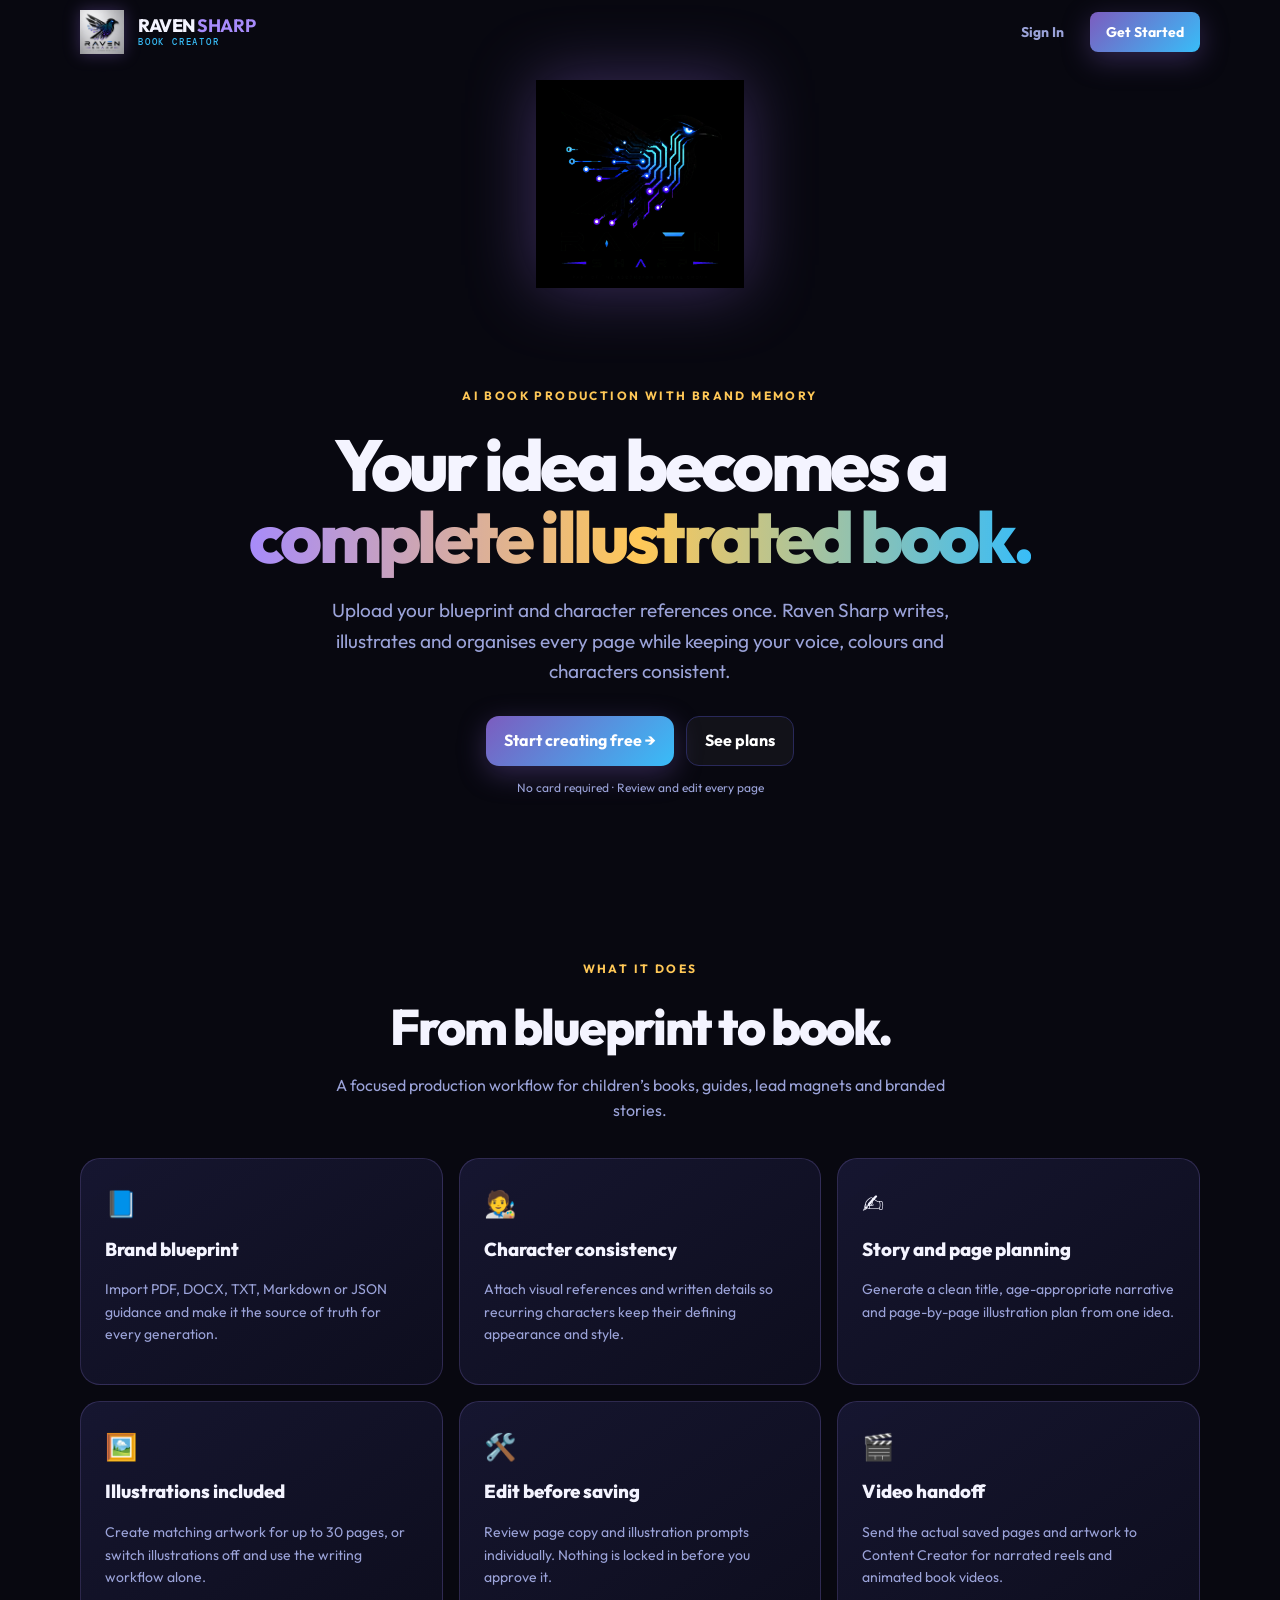
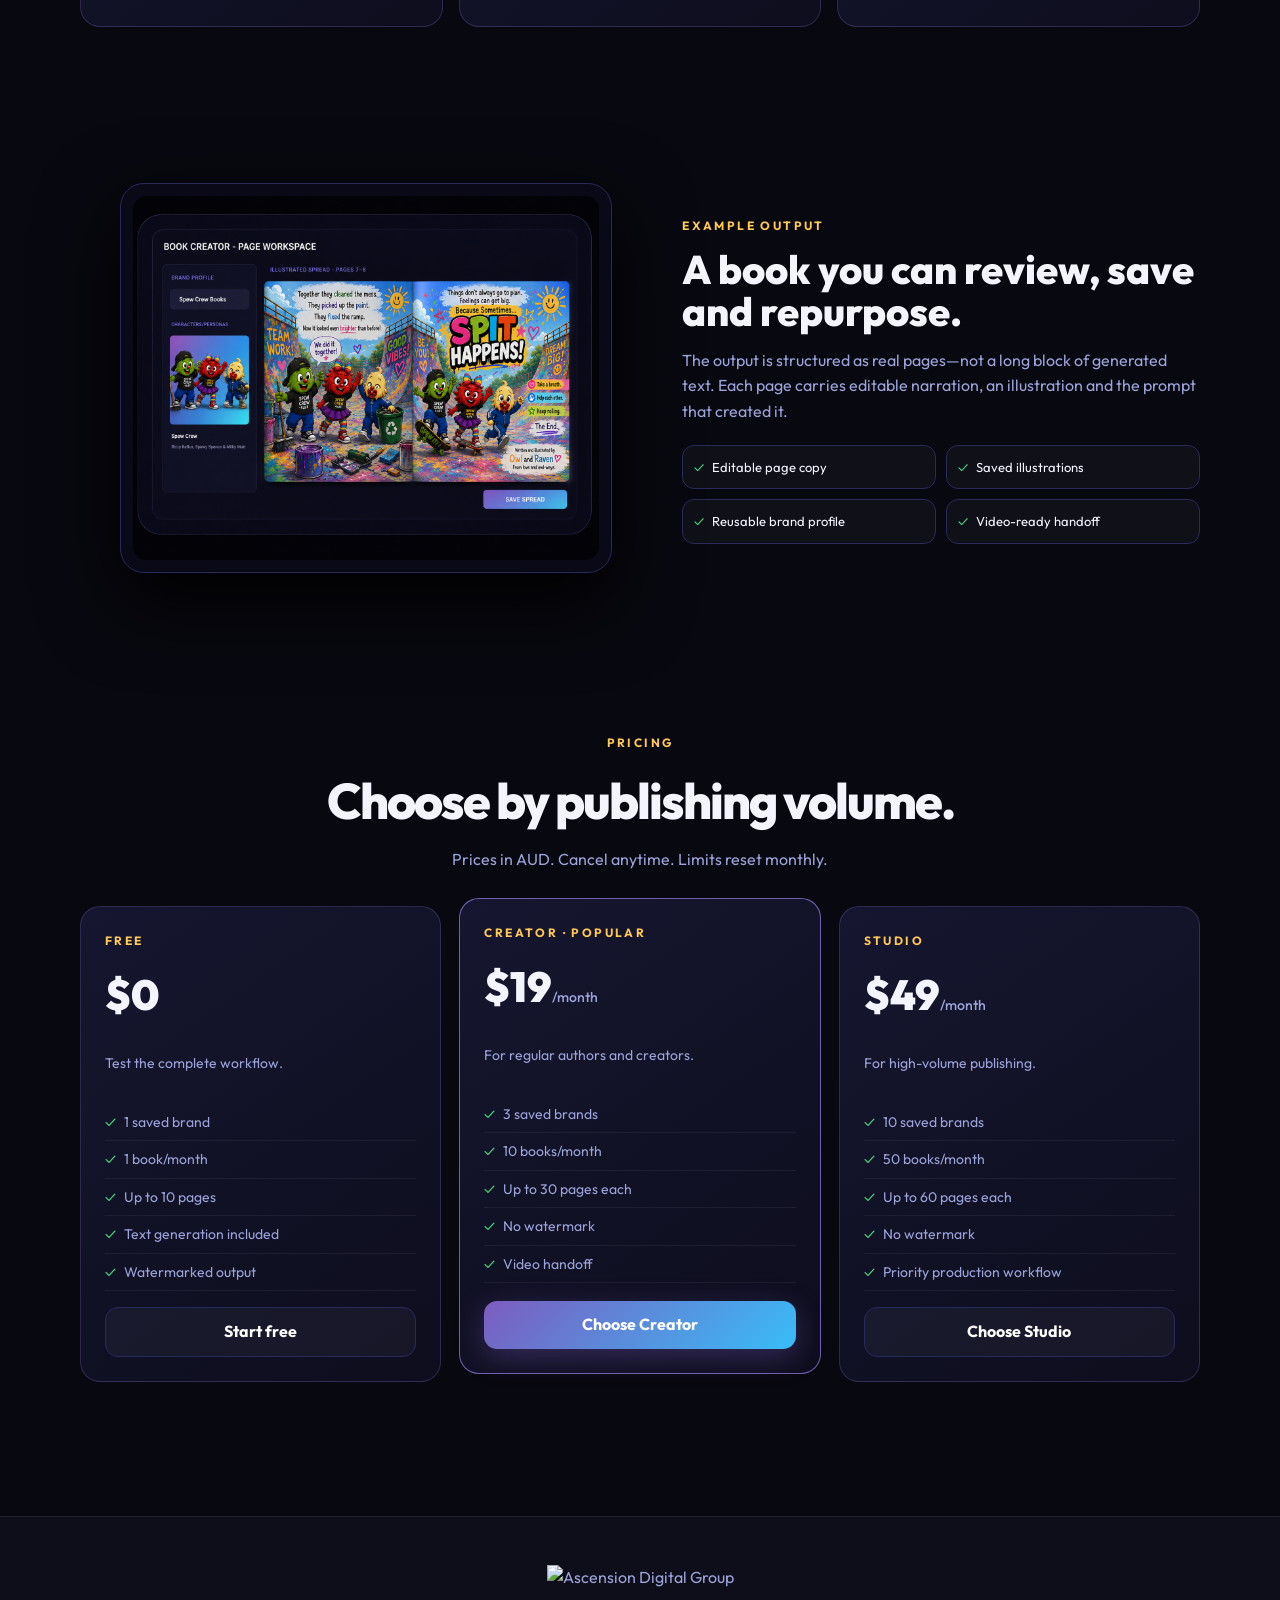
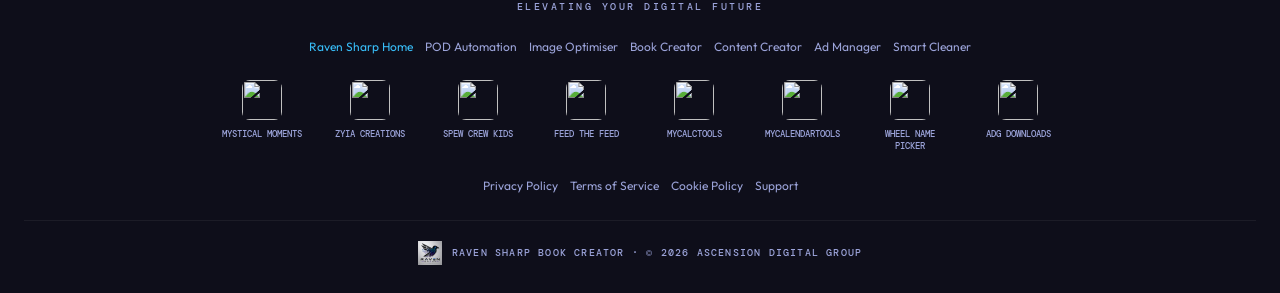
==== commit 81bf18bf: "fix: use browser-safe book centre raven" ====
--- a/index.html
+++ b/index.html
@@ -2,7 +2,7 @@
 body{background:#080810!important}.rs-top img{width:44px!important;height:44px!important}
 :root{--bg:#05050d;--panel:#0e0e1f;--panel2:#171732;--line:#29295a;--text:#f4f4ff;--muted:#9ba3d9;--purple:#7c5cbf;--glow:#a78bfa;--blue:#38bdf8;--gold:#ffc857;--green:#4ade80}*{box-sizing:border-box}html{scroll-behavior:smooth}body{margin:0;background:radial-gradient(circle at 50% 0,rgba(124,92,191,.22),transparent 34%),var(--bg);color:var(--text);font:16px/1.6 Outfit,system-ui,sans-serif}.wrap{width:min(1120px,calc(100% - 32px));margin:auto}nav{height:72px;display:flex;align-items:center;gap:14px}nav img{width:46px;height:46px;object-fit:contain}.brand{font-weight:800}.brand small{display:block;color:var(--muted);font-size:10px;letter-spacing:.14em;text-transform:uppercase}.navlinks{margin-left:auto;display:flex;gap:10px;align-items:center}.btn{display:inline-flex;align-items:center;justify-content:center;border:1px solid var(--line);border-radius:13px;padding:11px 18px;color:#fff;text-decoration:none;font-weight:700;background:rgba(255,255,255,.04)}.btn.primary{border:0;background:linear-gradient(135deg,var(--purple),var(--blue));box-shadow:0 8px 28px rgba(124,92,191,.35)}.hero{text-align:center;padding:86px 0 76px}.eyebrow,.label{color:var(--gold);font-size:12px;letter-spacing:.2em;text-transform:uppercase;font-weight:700}.hero h1{font-size:clamp(46px,8vw,82px);line-height:.92;letter-spacing:-.06em;margin:22px auto;max-width:900px}.gradient{background:linear-gradient(90deg,var(--glow),var(--gold),var(--blue));background-clip:text;color:transparent}.lead{max-width:700px;margin:auto;color:var(--muted);font-size:19px}.actions{display:flex;justify-content:center;gap:12px;flex-wrap:wrap;margin-top:30px}.section{padding:70px 0}.heading{text-align:center;margin-bottom:34px}.heading h2{font-size:clamp(32px,5vw,50px);letter-spacing:-.04em;margin:6px 0}.heading p{color:var(--muted);max-width:650px;margin:auto}.grid{display:grid;grid-template-columns:repeat(3,1fr);gap:16px}.card{background:linear-gradient(145deg,rgba(23,23,50,.94),rgba(14,14,31,.96));border:1px solid rgba(167,139,250,.2);border-radius:20px;padding:24px}.icon{font-size:26px}.card h3{margin:10px 0 6px}.card p,.card li{color:var(--muted);font-size:14px}.preview{display:grid;grid-template-columns:1.05fr .95fr;gap:30px;align-items:center}.book{background:#090917;border:1px solid var(--line);padding:20px;border-radius:24px;display:grid;grid-template-columns:1fr 1fr;gap:10px;transform:rotate(-1deg);box-shadow:0 28px 80px #000}.page{aspect-ratio:4/5;border-radius:8px;padding:20px;display:flex;flex-direction:column;justify-content:flex-end;background:linear-gradient(155deg,#553c9a,#1c7ba0);position:relative;overflow:hidden}.page:before{content:'🦉';position:absolute;inset:18px 0 auto;text-align:center;font-size:76px}.page:nth-child(2){background:linear-gradient(155deg,#1d7f85,#553c9a)}.page b{font-size:16px}.page span{font-size:11px;color:#e9e6ff}.checks{display:grid;grid-template-columns:1fr 1fr;gap:10px;margin-top:20px}.check{border:1px solid var(--line);background:rgba(255,255,255,.03);padding:11px;border-radius:12px;font-size:13px}.check:before{content:'✓';color:var(--green);margin-right:8px}.plans{display:grid;grid-template-columns:repeat(3,1fr);gap:18px}.plan{display:flex;flex-direction:column}.plan.popular{border-color:rgba(167,139,250,.65);transform:translateY(-8px)}.price{font-size:42px;font-weight:900;margin:10px 0}.price small{font-size:14px;color:var(--muted);font-weight:500}.plan ul{padding-left:0;list-style:none;flex:1}.plan li{padding:7px 0;border-bottom:1px solid rgba(255,255,255,.06)}.plan li:before{content:'✓';color:var(--green);margin-right:8px}.adg{margin-top:50px;padding:38px 20px;background:#05070d;border-top:1px solid rgba(255,255,255,.1);text-align:center;color:#aab1c5}.adg h2{color:#fff}.suite{display:flex;flex-wrap:wrap;justify-content:center;gap:9px}.suite a{color:#c9c8e8;text-decoration:none;border:1px solid var(--line);border-radius:999px;padding:7px 12px;font-size:12px}.legal{margin-top:18px;font-size:12px}.legal a{color:var(--muted);margin:0 8px}@media(max-width:800px){.grid,.plans,.preview{grid-template-columns:1fr}.plan.popular{transform:none}.navlinks a:first-child{display:none}}@media(max-width:520px){.hero{padding-top:58px}.checks{grid-template-columns:1fr}.brand small{display:none}}
 .rs-top{height:64px}.rs-top img{width:36px;height:36px;filter:drop-shadow(0 0 8px rgba(124,92,191,.4))}.rs-brand{font-family:'Cabinet Grotesk','Outfit',sans-serif;font-size:18px;font-weight:800;letter-spacing:-.025em;line-height:1}.rs-brand strong{color:var(--glow)}.rs-brand small{margin-top:3px;font:500 9px/1 'DM Mono',monospace;letter-spacing:.2em;color:var(--blue)}h1,h2,h3,h4{font-family:'Cabinet Grotesk','Outfit',system-ui,sans-serif;font-weight:800}.hero h1{font-size:clamp(42px,6vw,72px);font-weight:800;letter-spacing:-.05em;line-height:1}.rs-top .btn{border-radius:8px;padding:9px 16px;font-size:14px}.rs-top .btn:first-child{border:0;background:transparent;color:var(--muted)}.rs-centre-raven{text-align:center;padding:16px 0 0}.rs-centre-raven img{width:208px;height:208px;object-fit:contain;filter:drop-shadow(0 0 34px rgba(124,92,191,.45))}.rs-footer{margin-top:64px;padding:48px 24px 28px;background:#0e0e1a;border-top:1px solid rgba(255,255,255,.08);text-align:center;color:var(--muted)}.rs-footer>.adg-logo{height:40px;width:auto}.rs-footer>.tagline{font:500 10px 'DM Mono',monospace;letter-spacing:.25em;text-transform:uppercase}.rs-suite,.rs-legal{height:auto;display:flex;flex-wrap:wrap;justify-content:center;gap:12px;margin:24px auto}.rs-suite a,.rs-legal a{color:var(--muted);text-decoration:none;font-size:12px}.rs-suite a:first-child{color:var(--blue)}.rs-brands{display:flex;flex-wrap:wrap;justify-content:center;gap:24px;max-width:1000px;margin:24px auto}.rs-brands a{width:84px;color:var(--muted);text-decoration:none;font:500 9px 'DM Mono',monospace;text-transform:uppercase}.rs-brands img{display:block;width:40px;height:40px;object-fit:contain;margin:0 auto 8px;border-radius:8px}.rs-bottom{border-top:1px solid rgba(255,255,255,.06);padding-top:20px;display:flex;justify-content:center;align-items:center;gap:10px;font:500 10px 'DM Mono',monospace;text-transform:uppercase;letter-spacing:.12em}.rs-bottom img{width:24px;height:24px;object-fit:contain}
-</style></head><body><header class="wrap"><nav class="rs-top"><img src="/brands/ravenSharpLogo.png" alt="Raven Sharp"><div class="brand rs-brand">RAVEN <strong>SHARP</strong><small>Book Creator</small></div><div class="navlinks"><a class="btn" href="/studio-v2.html">Sign In</a><a class="btn primary" href="/studio-v2.html">Get Started</a></div></nav></header><div class="rs-centre-raven" aria-hidden="true"><img src="/brands/ravenCentre-v2.png" alt=""></div><main>
+</style></head><body><header class="wrap"><nav class="rs-top"><img src="/brands/ravenSharpLogo.png" alt="Raven Sharp"><div class="brand rs-brand">RAVEN <strong>SHARP</strong><small>Book Creator</small></div><div class="navlinks"><a class="btn" href="/studio-v2.html">Sign In</a><a class="btn primary" href="/studio-v2.html">Get Started</a></div></nav></header><div class="rs-centre-raven" aria-hidden="true"><img src="/brands/ravenCentre-v3.jpg" alt=""></div><main>
 <section class="hero wrap"><span class="eyebrow">AI book production with brand memory</span><h1>Your idea becomes a <span class="gradient">complete illustrated book.</span></h1><p class="lead">Upload your blueprint and character references once. Raven Sharp writes, illustrates and organises every page while keeping your voice, colours and characters consistent.</p><div class="actions"><a class="btn primary" href="/studio-v2.html">Start creating free →</a><a class="btn" href="#pricing">See plans</a></div><p style="color:var(--muted);font-size:12px">No card required · Review and edit every page</p></section>
 <section class="section wrap"><div class="heading"><span class="label">What it does</span><h2>From blueprint to book.</h2><p>A focused production workflow for children’s books, guides, lead magnets and branded stories.</p></div><div class="grid"><article class="card"><span class="icon">📘</span><h3>Brand blueprint</h3><p>Import PDF, DOCX, TXT, Markdown or JSON guidance and make it the source of truth for every generation.</p></article><article class="card"><span class="icon">🧑‍🎨</span><h3>Character consistency</h3><p>Attach visual references and written details so recurring characters keep their defining appearance and style.</p></article><article class="card"><span class="icon">✍️</span><h3>Story and page planning</h3><p>Generate a clean title, age-appropriate narrative and page-by-page illustration plan from one idea.</p></article><article class="card"><span class="icon">🖼️</span><h3>Illustrations included</h3><p>Create matching artwork for up to 30 pages, or switch illustrations off and use the writing workflow alone.</p></article><article class="card"><span class="icon">🛠️</span><h3>Edit before saving</h3><p>Review page copy and illustration prompts individually. Nothing is locked in before you approve it.</p></article><article class="card"><span class="icon">🎬</span><h3>Video handoff</h3><p>Send the actual saved pages and artwork to Content Creator for narrated reels and animated book videos.</p></article></div></section>
 <section class="section wrap"><div class="preview"><figure class="book" style="display:block;transform:none;padding:12px"><img src="/book-workspace-preview.png" alt="Book Creator workspace with a Spew Crew brand profile, character reference and illustrated two-page spread" style="display:block;width:100%;height:auto;border-radius:14px"><figcaption style="position:absolute;left:-9999px">Book Creator page workspace showing a real brand profile, recurring characters and an illustrated spread ready to save.</figcaption></figure><div><span class="label">Example output</span><h2 style="font-size:40px;line-height:1.05;margin:10px 0">A book you can review, save and repurpose.</h2><p style="color:var(--muted)">The output is structured as real pages—not a long block of generated text. Each page carries editable narration, an illustration and the prompt that created it.</p><div class="checks"><div class="check">Editable page copy</div><div class="check">Saved illustrations</div><div class="check">Reusable brand profile</div><div class="check">Video-ready handoff</div></div></div></div></section>
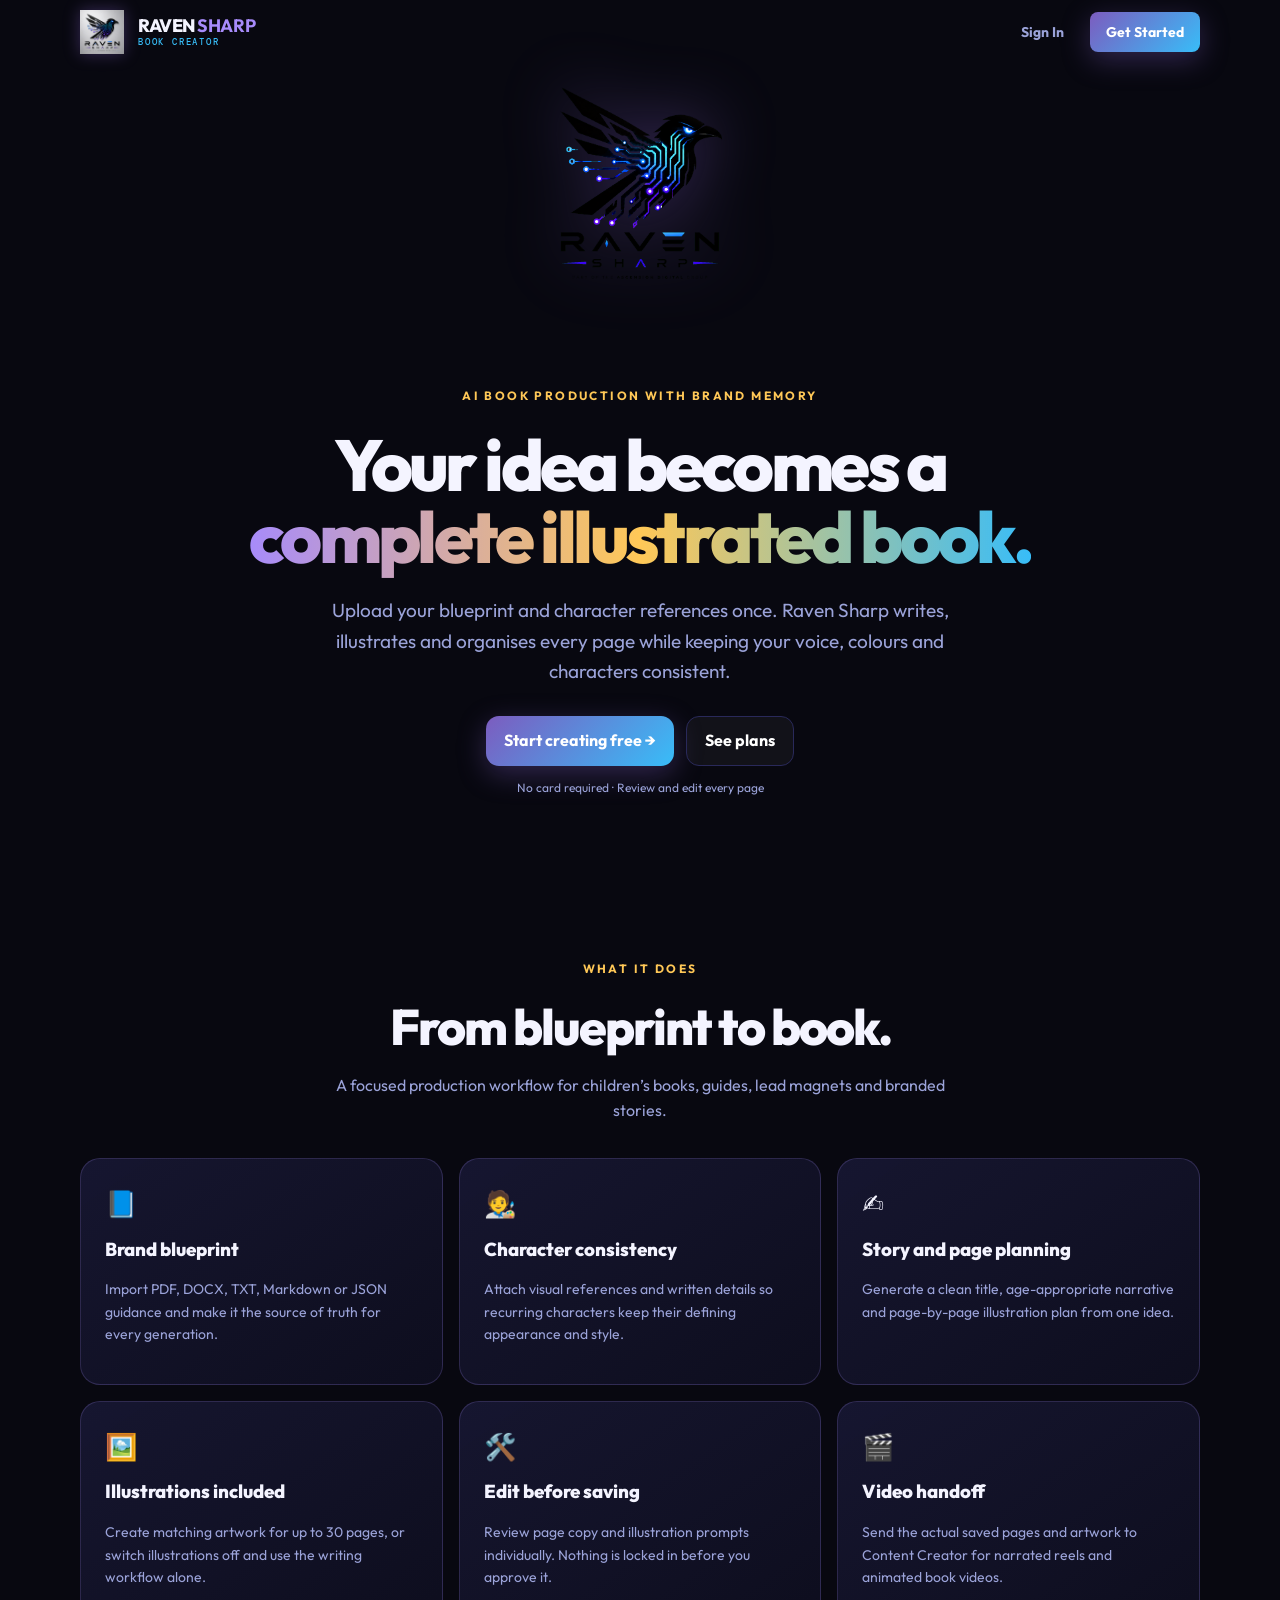
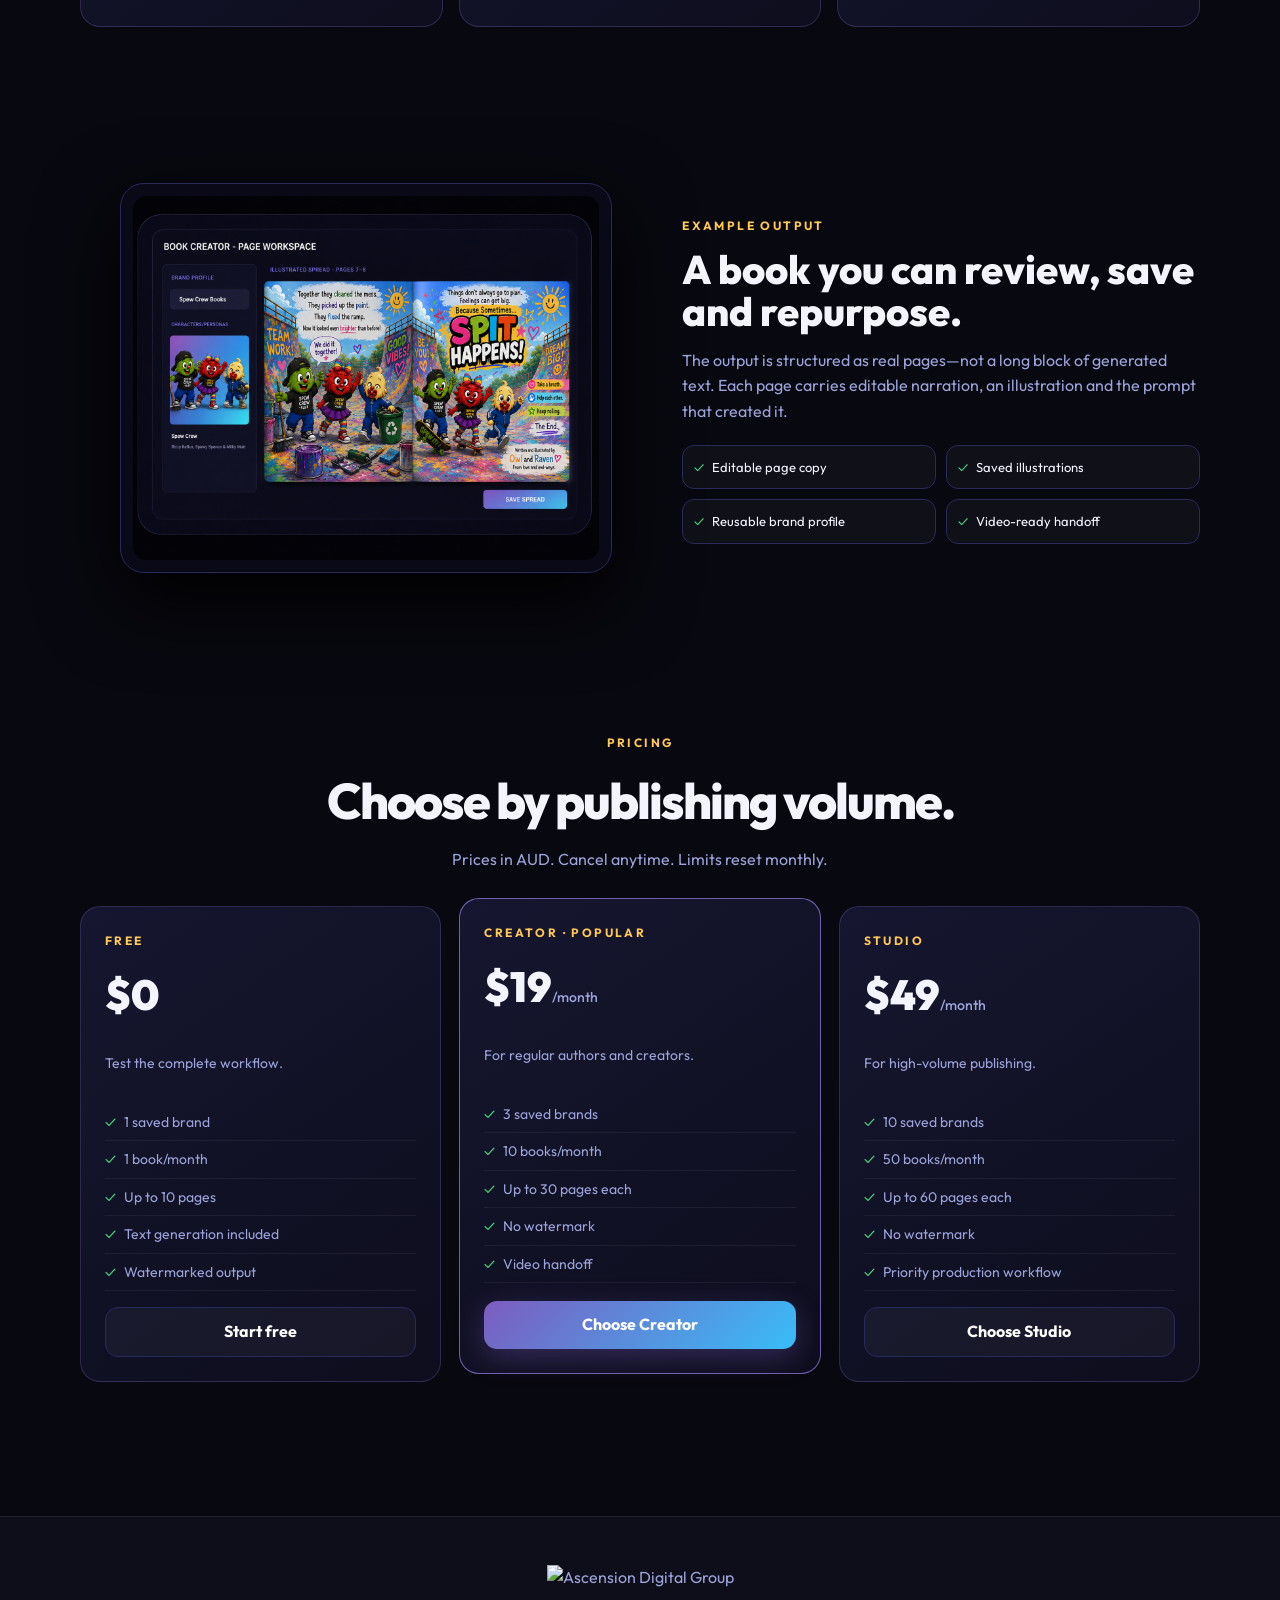
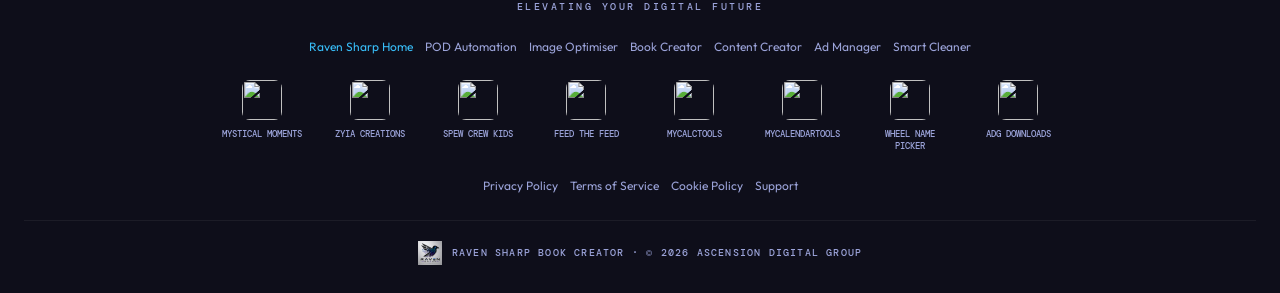
==== commit 9a98144d: "fix: restore Book Creator mobile branding" ====
--- a/index.html
+++ b/index.html
@@ -1,8 +1,8 @@
 <!doctype html><html lang="en"><head><meta charset="utf-8"><meta name="viewport" content="width=device-width,initial-scale=1"><meta name="description" content="Create original, brand-aligned illustrated books, preserve characters across every page, and hand finished projects to Raven Sharp Content Creator."><title>Book Creator | Raven Sharp</title><link href="https://fonts.googleapis.com/css2?family=Outfit:wght@400;500;600;700;800;900&family=DM+Mono:wght@400;500&display=swap" rel="stylesheet"><link href="https://api.fontshare.com/v2/css?f[]=cabinet-grotesk@400,500,700,800,900&display=swap" rel="stylesheet"><style>
 body{background:#080810!important}.rs-top img{width:44px!important;height:44px!important}
-:root{--bg:#05050d;--panel:#0e0e1f;--panel2:#171732;--line:#29295a;--text:#f4f4ff;--muted:#9ba3d9;--purple:#7c5cbf;--glow:#a78bfa;--blue:#38bdf8;--gold:#ffc857;--green:#4ade80}*{box-sizing:border-box}html{scroll-behavior:smooth}body{margin:0;background:radial-gradient(circle at 50% 0,rgba(124,92,191,.22),transparent 34%),var(--bg);color:var(--text);font:16px/1.6 Outfit,system-ui,sans-serif}.wrap{width:min(1120px,calc(100% - 32px));margin:auto}nav{height:72px;display:flex;align-items:center;gap:14px}nav img{width:46px;height:46px;object-fit:contain}.brand{font-weight:800}.brand small{display:block;color:var(--muted);font-size:10px;letter-spacing:.14em;text-transform:uppercase}.navlinks{margin-left:auto;display:flex;gap:10px;align-items:center}.btn{display:inline-flex;align-items:center;justify-content:center;border:1px solid var(--line);border-radius:13px;padding:11px 18px;color:#fff;text-decoration:none;font-weight:700;background:rgba(255,255,255,.04)}.btn.primary{border:0;background:linear-gradient(135deg,var(--purple),var(--blue));box-shadow:0 8px 28px rgba(124,92,191,.35)}.hero{text-align:center;padding:86px 0 76px}.eyebrow,.label{color:var(--gold);font-size:12px;letter-spacing:.2em;text-transform:uppercase;font-weight:700}.hero h1{font-size:clamp(46px,8vw,82px);line-height:.92;letter-spacing:-.06em;margin:22px auto;max-width:900px}.gradient{background:linear-gradient(90deg,var(--glow),var(--gold),var(--blue));background-clip:text;color:transparent}.lead{max-width:700px;margin:auto;color:var(--muted);font-size:19px}.actions{display:flex;justify-content:center;gap:12px;flex-wrap:wrap;margin-top:30px}.section{padding:70px 0}.heading{text-align:center;margin-bottom:34px}.heading h2{font-size:clamp(32px,5vw,50px);letter-spacing:-.04em;margin:6px 0}.heading p{color:var(--muted);max-width:650px;margin:auto}.grid{display:grid;grid-template-columns:repeat(3,1fr);gap:16px}.card{background:linear-gradient(145deg,rgba(23,23,50,.94),rgba(14,14,31,.96));border:1px solid rgba(167,139,250,.2);border-radius:20px;padding:24px}.icon{font-size:26px}.card h3{margin:10px 0 6px}.card p,.card li{color:var(--muted);font-size:14px}.preview{display:grid;grid-template-columns:1.05fr .95fr;gap:30px;align-items:center}.book{background:#090917;border:1px solid var(--line);padding:20px;border-radius:24px;display:grid;grid-template-columns:1fr 1fr;gap:10px;transform:rotate(-1deg);box-shadow:0 28px 80px #000}.page{aspect-ratio:4/5;border-radius:8px;padding:20px;display:flex;flex-direction:column;justify-content:flex-end;background:linear-gradient(155deg,#553c9a,#1c7ba0);position:relative;overflow:hidden}.page:before{content:'🦉';position:absolute;inset:18px 0 auto;text-align:center;font-size:76px}.page:nth-child(2){background:linear-gradient(155deg,#1d7f85,#553c9a)}.page b{font-size:16px}.page span{font-size:11px;color:#e9e6ff}.checks{display:grid;grid-template-columns:1fr 1fr;gap:10px;margin-top:20px}.check{border:1px solid var(--line);background:rgba(255,255,255,.03);padding:11px;border-radius:12px;font-size:13px}.check:before{content:'✓';color:var(--green);margin-right:8px}.plans{display:grid;grid-template-columns:repeat(3,1fr);gap:18px}.plan{display:flex;flex-direction:column}.plan.popular{border-color:rgba(167,139,250,.65);transform:translateY(-8px)}.price{font-size:42px;font-weight:900;margin:10px 0}.price small{font-size:14px;color:var(--muted);font-weight:500}.plan ul{padding-left:0;list-style:none;flex:1}.plan li{padding:7px 0;border-bottom:1px solid rgba(255,255,255,.06)}.plan li:before{content:'✓';color:var(--green);margin-right:8px}.adg{margin-top:50px;padding:38px 20px;background:#05070d;border-top:1px solid rgba(255,255,255,.1);text-align:center;color:#aab1c5}.adg h2{color:#fff}.suite{display:flex;flex-wrap:wrap;justify-content:center;gap:9px}.suite a{color:#c9c8e8;text-decoration:none;border:1px solid var(--line);border-radius:999px;padding:7px 12px;font-size:12px}.legal{margin-top:18px;font-size:12px}.legal a{color:var(--muted);margin:0 8px}@media(max-width:800px){.grid,.plans,.preview{grid-template-columns:1fr}.plan.popular{transform:none}.navlinks a:first-child{display:none}}@media(max-width:520px){.hero{padding-top:58px}.checks{grid-template-columns:1fr}.brand small{display:none}}
+:root{--bg:#05050d;--panel:#0e0e1f;--panel2:#171732;--line:#29295a;--text:#f4f4ff;--muted:#9ba3d9;--purple:#7c5cbf;--glow:#a78bfa;--blue:#38bdf8;--gold:#ffc857;--green:#4ade80}*{box-sizing:border-box}html{scroll-behavior:smooth}body{margin:0;background:radial-gradient(circle at 50% 0,rgba(124,92,191,.22),transparent 34%),var(--bg);color:var(--text);font:16px/1.6 Outfit,system-ui,sans-serif}.wrap{width:min(1120px,calc(100% - 32px));margin:auto}nav{height:72px;display:flex;align-items:center;gap:14px}nav img{width:46px;height:46px;object-fit:contain}.brand{font-weight:800}.brand small{display:block;color:var(--muted);font-size:10px;letter-spacing:.14em;text-transform:uppercase}.navlinks{margin-left:auto;display:flex;gap:10px;align-items:center}.btn{display:inline-flex;align-items:center;justify-content:center;border:1px solid var(--line);border-radius:13px;padding:11px 18px;color:#fff;text-decoration:none;font-weight:700;background:rgba(255,255,255,.04)}.btn.primary{border:0;background:linear-gradient(135deg,var(--purple),var(--blue));box-shadow:0 8px 28px rgba(124,92,191,.35)}.hero{text-align:center;padding:86px 0 76px}.eyebrow,.label{color:var(--gold);font-size:12px;letter-spacing:.2em;text-transform:uppercase;font-weight:700}.hero h1{font-size:clamp(46px,8vw,82px);line-height:.92;letter-spacing:-.06em;margin:22px auto;max-width:900px}.gradient{background:linear-gradient(90deg,var(--glow),var(--gold),var(--blue));background-clip:text;color:transparent}.lead{max-width:700px;margin:auto;color:var(--muted);font-size:19px}.actions{display:flex;justify-content:center;gap:12px;flex-wrap:wrap;margin-top:30px}.section{padding:70px 0}.heading{text-align:center;margin-bottom:34px}.heading h2{font-size:clamp(32px,5vw,50px);letter-spacing:-.04em;margin:6px 0}.heading p{color:var(--muted);max-width:650px;margin:auto}.grid{display:grid;grid-template-columns:repeat(3,1fr);gap:16px}.card{background:linear-gradient(145deg,rgba(23,23,50,.94),rgba(14,14,31,.96));border:1px solid rgba(167,139,250,.2);border-radius:20px;padding:24px}.icon{font-size:26px}.card h3{margin:10px 0 6px}.card p,.card li{color:var(--muted);font-size:14px}.preview{display:grid;grid-template-columns:1.05fr .95fr;gap:30px;align-items:center}.book{background:#090917;border:1px solid var(--line);padding:20px;border-radius:24px;display:grid;grid-template-columns:1fr 1fr;gap:10px;transform:rotate(-1deg);box-shadow:0 28px 80px #000}.page{aspect-ratio:4/5;border-radius:8px;padding:20px;display:flex;flex-direction:column;justify-content:flex-end;background:linear-gradient(155deg,#553c9a,#1c7ba0);position:relative;overflow:hidden}.page:before{content:'🦉';position:absolute;inset:18px 0 auto;text-align:center;font-size:76px}.page:nth-child(2){background:linear-gradient(155deg,#1d7f85,#553c9a)}.page b{font-size:16px}.page span{font-size:11px;color:#e9e6ff}.checks{display:grid;grid-template-columns:1fr 1fr;gap:10px;margin-top:20px}.check{border:1px solid var(--line);background:rgba(255,255,255,.03);padding:11px;border-radius:12px;font-size:13px}.check:before{content:'✓';color:var(--green);margin-right:8px}.plans{display:grid;grid-template-columns:repeat(3,1fr);gap:18px}.plan{display:flex;flex-direction:column}.plan.popular{border-color:rgba(167,139,250,.65);transform:translateY(-8px)}.price{font-size:42px;font-weight:900;margin:10px 0}.price small{font-size:14px;color:var(--muted);font-weight:500}.plan ul{padding-left:0;list-style:none;flex:1}.plan li{padding:7px 0;border-bottom:1px solid rgba(255,255,255,.06)}.plan li:before{content:'✓';color:var(--green);margin-right:8px}.adg{margin-top:50px;padding:38px 20px;background:#05070d;border-top:1px solid rgba(255,255,255,.1);text-align:center;color:#aab1c5}.adg h2{color:#fff}.suite{display:flex;flex-wrap:wrap;justify-content:center;gap:9px}.suite a{color:#c9c8e8;text-decoration:none;border:1px solid var(--line);border-radius:999px;padding:7px 12px;font-size:12px}.legal{margin-top:18px;font-size:12px}.legal a{color:var(--muted);margin:0 8px}@media(max-width:800px){.grid,.plans,.preview{grid-template-columns:1fr}.plan.popular{transform:none}.navlinks a:first-child{display:none}}@media(max-width:520px){.hero{padding-top:58px}.checks{grid-template-columns:1fr}.brand small{display:block}}
 .rs-top{height:64px}.rs-top img{width:36px;height:36px;filter:drop-shadow(0 0 8px rgba(124,92,191,.4))}.rs-brand{font-family:'Cabinet Grotesk','Outfit',sans-serif;font-size:18px;font-weight:800;letter-spacing:-.025em;line-height:1}.rs-brand strong{color:var(--glow)}.rs-brand small{margin-top:3px;font:500 9px/1 'DM Mono',monospace;letter-spacing:.2em;color:var(--blue)}h1,h2,h3,h4{font-family:'Cabinet Grotesk','Outfit',system-ui,sans-serif;font-weight:800}.hero h1{font-size:clamp(42px,6vw,72px);font-weight:800;letter-spacing:-.05em;line-height:1}.rs-top .btn{border-radius:8px;padding:9px 16px;font-size:14px}.rs-top .btn:first-child{border:0;background:transparent;color:var(--muted)}.rs-centre-raven{text-align:center;padding:16px 0 0}.rs-centre-raven img{width:208px;height:208px;object-fit:contain;filter:drop-shadow(0 0 34px rgba(124,92,191,.45))}.rs-footer{margin-top:64px;padding:48px 24px 28px;background:#0e0e1a;border-top:1px solid rgba(255,255,255,.08);text-align:center;color:var(--muted)}.rs-footer>.adg-logo{height:40px;width:auto}.rs-footer>.tagline{font:500 10px 'DM Mono',monospace;letter-spacing:.25em;text-transform:uppercase}.rs-suite,.rs-legal{height:auto;display:flex;flex-wrap:wrap;justify-content:center;gap:12px;margin:24px auto}.rs-suite a,.rs-legal a{color:var(--muted);text-decoration:none;font-size:12px}.rs-suite a:first-child{color:var(--blue)}.rs-brands{display:flex;flex-wrap:wrap;justify-content:center;gap:24px;max-width:1000px;margin:24px auto}.rs-brands a{width:84px;color:var(--muted);text-decoration:none;font:500 9px 'DM Mono',monospace;text-transform:uppercase}.rs-brands img{display:block;width:40px;height:40px;object-fit:contain;margin:0 auto 8px;border-radius:8px}.rs-bottom{border-top:1px solid rgba(255,255,255,.06);padding-top:20px;display:flex;justify-content:center;align-items:center;gap:10px;font:500 10px 'DM Mono',monospace;text-transform:uppercase;letter-spacing:.12em}.rs-bottom img{width:24px;height:24px;object-fit:contain}
-</style></head><body><header class="wrap"><nav class="rs-top"><img src="/brands/ravenSharpLogo.png" alt="Raven Sharp"><div class="brand rs-brand">RAVEN <strong>SHARP</strong><small>Book Creator</small></div><div class="navlinks"><a class="btn" href="/studio-v2.html">Sign In</a><a class="btn primary" href="/studio-v2.html">Get Started</a></div></nav></header><div class="rs-centre-raven" aria-hidden="true"><img src="/brands/ravenCentre-v3.jpg" alt=""></div><main>
+</style></head><body><header class="wrap"><nav class="rs-top"><img src="/brands/ravenSharpLogo.png" alt="Raven Sharp"><div class="brand rs-brand">RAVEN <strong>SHARP</strong><small>Book Creator</small></div><div class="navlinks"><a class="btn" href="/studio-v2.html">Sign In</a><a class="btn primary" href="/studio-v2.html">Get Started</a></div></nav></header><div class="rs-centre-raven" aria-hidden="true"><img src="/brands/ravenCentre.png" alt=""></div><main>
 <section class="hero wrap"><span class="eyebrow">AI book production with brand memory</span><h1>Your idea becomes a <span class="gradient">complete illustrated book.</span></h1><p class="lead">Upload your blueprint and character references once. Raven Sharp writes, illustrates and organises every page while keeping your voice, colours and characters consistent.</p><div class="actions"><a class="btn primary" href="/studio-v2.html">Start creating free →</a><a class="btn" href="#pricing">See plans</a></div><p style="color:var(--muted);font-size:12px">No card required · Review and edit every page</p></section>
 <section class="section wrap"><div class="heading"><span class="label">What it does</span><h2>From blueprint to book.</h2><p>A focused production workflow for children’s books, guides, lead magnets and branded stories.</p></div><div class="grid"><article class="card"><span class="icon">📘</span><h3>Brand blueprint</h3><p>Import PDF, DOCX, TXT, Markdown or JSON guidance and make it the source of truth for every generation.</p></article><article class="card"><span class="icon">🧑‍🎨</span><h3>Character consistency</h3><p>Attach visual references and written details so recurring characters keep their defining appearance and style.</p></article><article class="card"><span class="icon">✍️</span><h3>Story and page planning</h3><p>Generate a clean title, age-appropriate narrative and page-by-page illustration plan from one idea.</p></article><article class="card"><span class="icon">🖼️</span><h3>Illustrations included</h3><p>Create matching artwork for up to 30 pages, or switch illustrations off and use the writing workflow alone.</p></article><article class="card"><span class="icon">🛠️</span><h3>Edit before saving</h3><p>Review page copy and illustration prompts individually. Nothing is locked in before you approve it.</p></article><article class="card"><span class="icon">🎬</span><h3>Video handoff</h3><p>Send the actual saved pages and artwork to Content Creator for narrated reels and animated book videos.</p></article></div></section>
 <section class="section wrap"><div class="preview"><figure class="book" style="display:block;transform:none;padding:12px"><img src="/book-workspace-preview.png" alt="Book Creator workspace with a Spew Crew brand profile, character reference and illustrated two-page spread" style="display:block;width:100%;height:auto;border-radius:14px"><figcaption style="position:absolute;left:-9999px">Book Creator page workspace showing a real brand profile, recurring characters and an illustrated spread ready to save.</figcaption></figure><div><span class="label">Example output</span><h2 style="font-size:40px;line-height:1.05;margin:10px 0">A book you can review, save and repurpose.</h2><p style="color:var(--muted)">The output is structured as real pages—not a long block of generated text. Each page carries editable narration, an illustration and the prompt that created it.</p><div class="checks"><div class="check">Editable page copy</div><div class="check">Saved illustrations</div><div class="check">Reusable brand profile</div><div class="check">Video-ready handoff</div></div></div></div></section>
